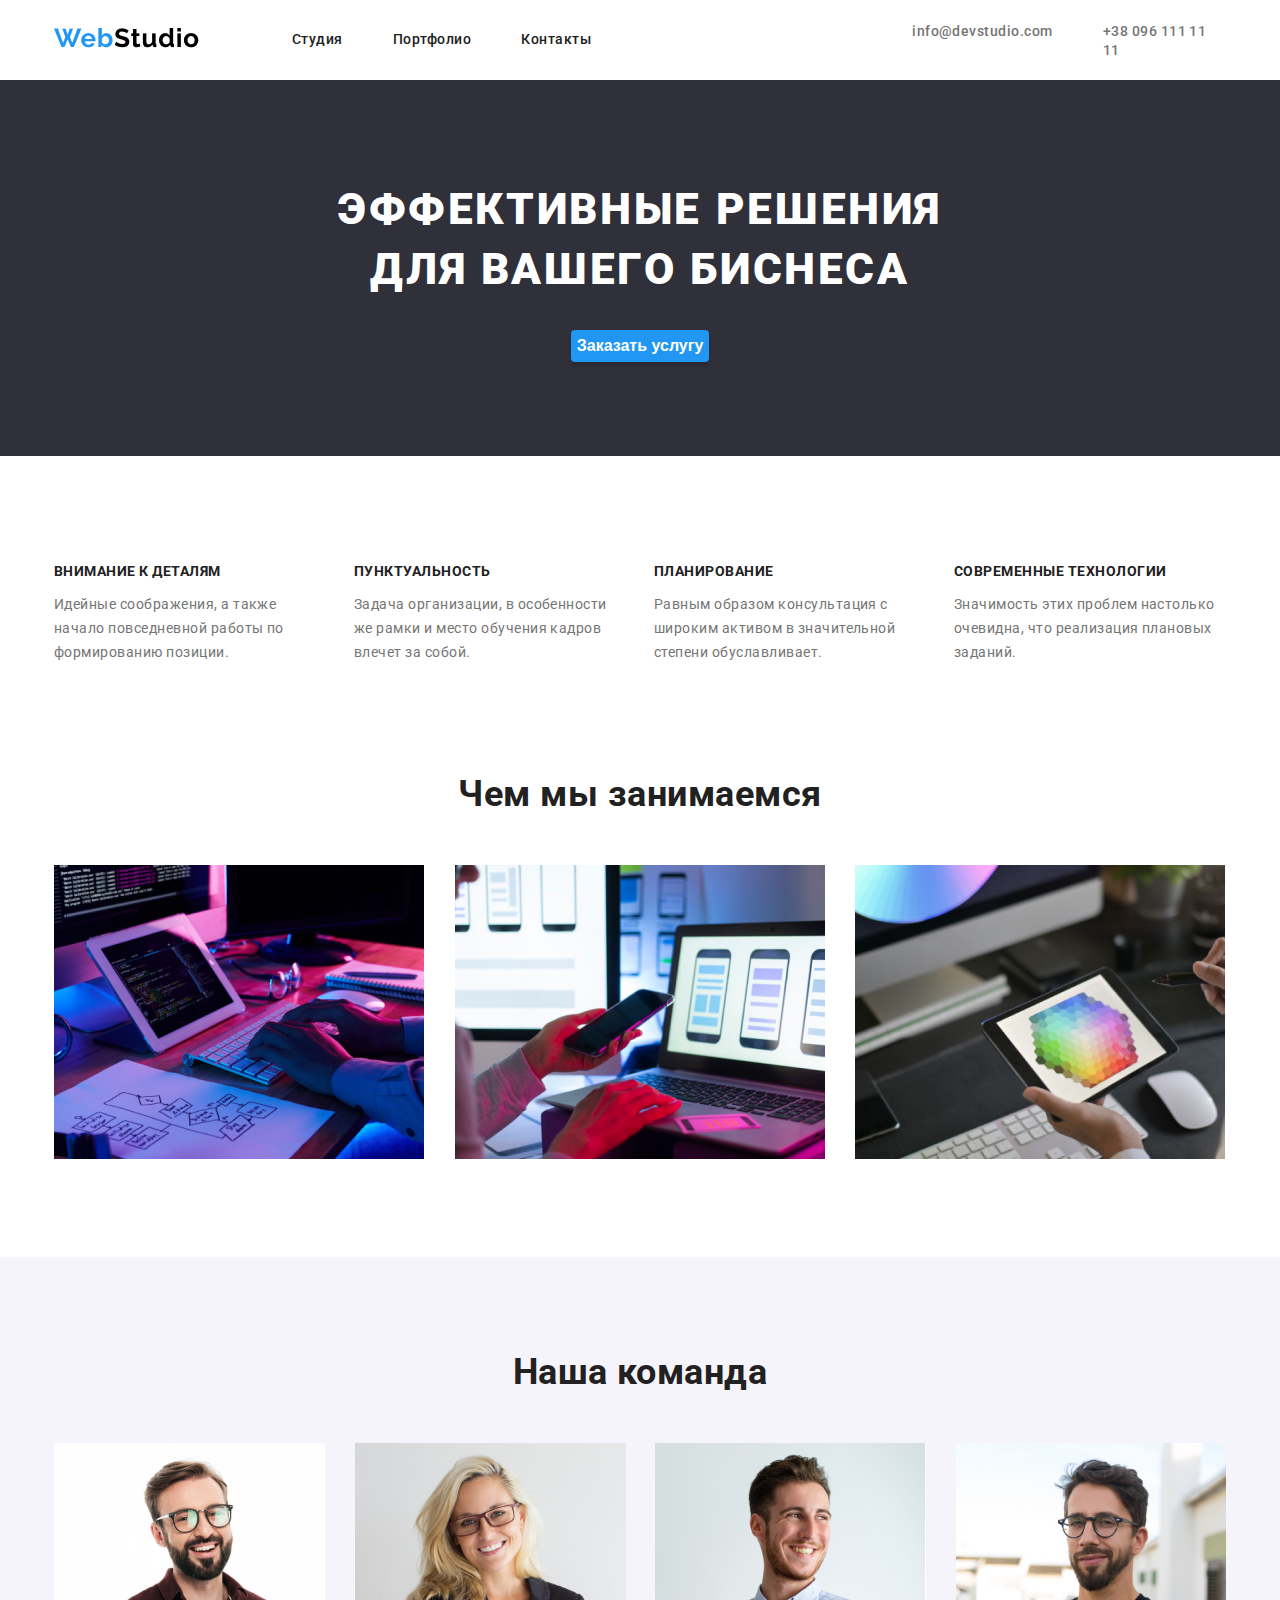
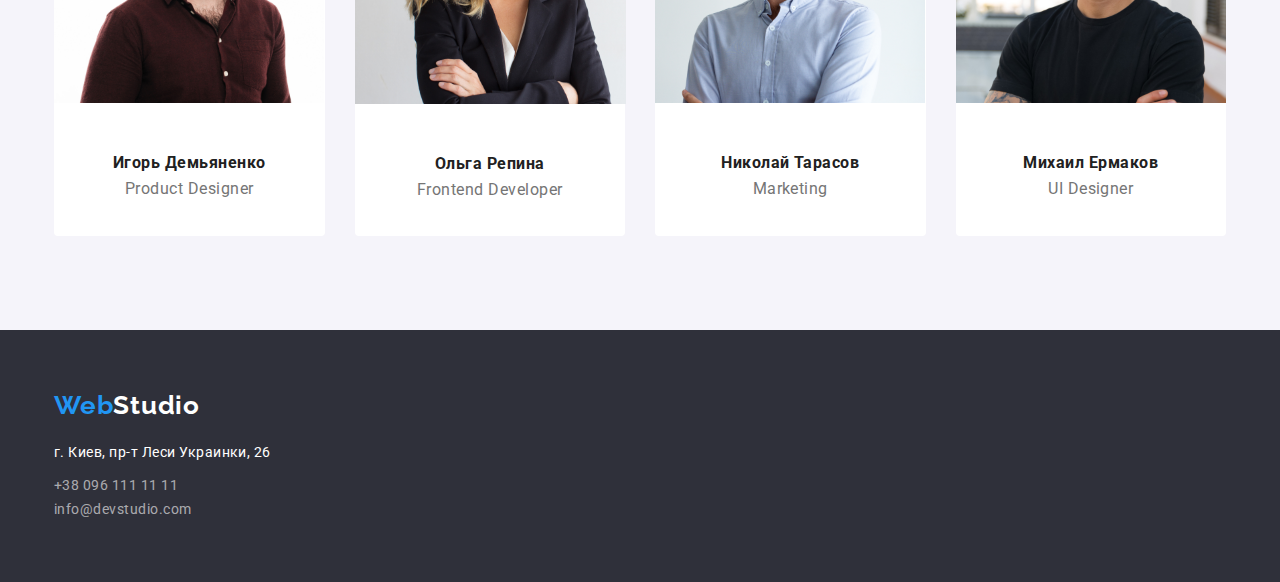
==== index.html @ 0e21d746 "first" ====
<!DOCTYPE html>
<html lang="ru">
  <head>
    <meta charset="UTF-8" />
    <title>HOMEWORK2</title>
    <link rel="preconnect" href="https://fonts.gstatic.com" />
    <link
      href="https://fonts.googleapis.com/css2?family=Raleway:wght@700&family=Roboto:wght@400;500;700;900&display=swap"
      rel="stylesheet"
    />
    <link rel="stylesheet" href="./css/style.css" />
  </head>

  <body>
    <!--Шапка-->
    <header>
      <div class="container main-nav">
        <nav class="main-nav">
          <a href="./index.html">
            <img src="./images/WebStudio.png" alt="logo" />
          </a>
          <ul class="site-nav list">
            <li class="item"><a class="links" href="#">Студия</a></li>
            <li class="item">
              <a class="links" href="portfolio.html">Портфолио</a>
            </li>
            <li class="item"><a class="links" href="#">Контакты</a></li>
          </ul>
        </nav>
        <address>
          <ul class="auth-nav list">
            <li class="item">
              <a class="contacts" href="mailto:info@devstudio.com"
                >info@devstudio.com</a
              >
            </li>
            <li class="item">
              <a class="contacts" href="tel:+380961111111">+38 096 111 11 11</a>
            </li>
          </ul>
        </address>
      </div>
    </header>
    <main>
      <section class="section hero">
        <h1 class="hero-title list">
          ЭФФЕКТИВНЫЕ РЕШЕНИЯ<br />ДЛЯ ВАШЕГО БИСНЕСА
        </h1>
        <button class="button">Заказать услугу</button>
      </section>
      <!--наші переваги-->
      <section class="section-benefits list">
        <div class="container">
          <h2 class="visualy-hidden list">наші переваги</h2>
          <ul class="feature-list list">
            <li class="item">
              <h3 class="benefits">Внимание к деталям</h3>
              <p class="benefits-text">
                Идейные соображения, а также начало повседневной работы по
                формированию позиции.
              </p>
            </li>
            <li>
              <h3 class="benefits">Пунктуальность</h3>
              <p class="benefits-text">
                Задача организации, в особенности же рамки и место обучения
                кадров влечет за собой.
              </p>
            </li>
            <li class="item">
              <h3 class="benefits">Планирование</h3>
              <p class="benefits-text">
                Равным образом консультация с широким активом в значительной
                степени обуславливает.
              </p>
            </li>
            <li class="item">
              <h3 class="benefits">Современные технологии</h3>
              <p class="benefits-text">
                Значимость этих проблем настолько очевидна, что реализация
                плановых заданий.
              </p>
            </li>
          </ul>
        </div>
      </section>
      <!--Чем мы занимаемся-->
      <section class="section list">
        <div class="container">
          <h2 class="feature-title list">Чем мы занимаемся</h2>
          <ul class="work-list list">
            <li class="item">
              <img src="./images/img.jpg" width="370" alt="фото роботи1" />
            </li>
            <li class="item">
              <img src="./images/img(1).jpg" width="370" alt="фото роботи2" />
            </li>
            <li class="item">
              <img src="./images/img(2).jpg" width="370" alt="фото роботи3" />
            </li>
          </ul>
        </div>
      </section>
      <!--Наша команда-->
      <section class="section-team list">
        <div class="container">
          <h2 class="feature-title list">Наша команда</h2>
          <ul class="work-team list">
            <li class="item list">
              <img
                src="./images/img(3).jpg"
                width="270"
                alt="Игорь Демьяненко"
              /><br />
              <div class="card-staff list">
              <h3 class="team">Игорь Демьяненко</h3>
              <p class="positions">Product Designer</p>
            </div>
            </li>
            <li class="item list">
              <img
                src="./images/img(4).jpg"
                width="271"
                alt="Ольга Репина"
              /><br />
              <div class="card-staff list">
              <h3 class="team">Ольга Репина</h3>
              <p class="positions ">Frontend Developer</p>
            </div>
            </li>
            <li class="item list">
              <img
                src="./images/img(5).jpg"
                width="270"
                alt="Николай Тарасов"
              /><br />
              <div class="card-staff list">
              <h3 class="team">Николай Тарасов</h3>
              <p class="positions">Marketing</p>
            </div>
            </li>
            <li class="item list">
              <img
                src="./images/img(6).jpg"
                width="270"
                alt="Михаил Ермаков"
              /><br />
              <div class="card-staff list">
              <h3 class="team">Михаил Ермаков</h3>
              <p class="positions">UI Designer</p>
            </div>
            </li>
          </ul>
        </div>
      </section>
    </main>
    <footer>
      <div class="container">
        <a href="./index.html"
          ><span class="web">Web</span><span class="studio">Studio</span>
        </a>
        <address>
          <p class="address">г. Киев, пр-т Леси Украинки, 26</p>
          <a class="tel" href="tel:+380961111111">+38 096 111 11 11</a><br />
          <a class="email" href="mailto:info@devstudio.com"
            >info@devstudio.com</a
          >
        </address>
      </div>
    </footer>
  </body>
</html>
---- css/style.css ----
:root {
  --title-text-color: #212121;
  --acent-color: #2196f3;
  --paragraph-color: #757575;
  --primary-white-color: #ffffff;
}

body {
  font-family: "Roboto";
  color: var(--title-text-color);
  letter-spacing: 0.03em;
  font-weight: 400;
  margin: 0;
}

.list {
  padding: 0;
  margin: 0;
  list-style: none;
}

.container {
  margin-left: auto;
  margin-right: auto;
  width: 1172px;
  padding-left: 20px;
  padding-right: 20px;
  outline: 2px solid transparent;
}

a {
  text-decoration: none;
}

ul {
  list-style-type: none;
}

/*шапка*/

.main-nav {
  display: flex;
  align-items: center;
}

.site-nav {
  display: flex;
}

.site-nav .item {
  margin-right: 50px;
}

.site-nav .item:last-child {
  margin-right: 0;
}

.site-nav .item:first-child {
  margin-left: 93px;
}

.site-nav .links {
  display: block;
  padding-top: 32px;
  padding-bottom: 32px;

  font-weight: 500;
  font-size: 14px;
  line-height: 1.14;

  color: var(--title-text-color);
}

.auth-nav {
  display: flex;
  margin-left: auto;
}
.auth-nav .item {
  margin-left: 321px;
}

.auth-nav .item + .item {
  margin-left: 50px;
}

.contacts {
  font-weight: 500;
  font-size: 14px;
  line-height: 16px;
  color: #757575;
  font-style: normal;
}

.links:hover {
  color: var(--acent-color);
}

/*Герой*/
.hero {
  text-align: center;
  background: #2f303a;
  padding-top: 100px;
  padding-bottom: 180px;
}

.hero-title {
  color: var(--primary-white-color);
  font-weight: 900;
  font-size: 44px;
  line-height: 1.36;

  text-align: center;
  letter-spacing: 0.06em;
  margin-bottom: 30px;
}

/*Кнопка*/

.button {
  box-shadow: 0px 4px 4px rgba(0, 0, 0, 0.15);
  border-radius: 4px;

  color: var(--primary-white-color);
  background: var(--acent-color);
  font-weight: 700;
  font-size: 16px;
  line-height: 1.87;
  border: #ffffff;
}

.section {
  padding-bottom: 94px;
}

.section-benefits {
  padding-top: 94px;
  padding-bottom: 94px;
}

.visualy-hidden {
  position: absolute;
  clip: rect(0 0 0 0);
  width: 1px;
  height: 1px;
  margin: -1px;
}

.feature-list {
  display: flex;
}

.benefits {
  font-weight: 700;
  font-size: 14px;
  line-height: 1.14;
  text-transform: uppercase;
  margin-bottom: 10px;
}

.benefits-text {
  font-size: 14px;
  line-height: 1.7;
  color: var(--paragraph-color);
  width: 270px;
  flex-direction: row;
  margin-right: 30px;
}

.work-list {
  display: flex;
  flex-wrap: wrap;
  justify-content: space-between;
}

.work-list .item {
  width: calc((100% - 60px) / 3);
  margin-right: 30px;
}

.work-list .item:nth-child(3n) {
  margin-right: 0;
}

.feature-title {
  font-weight: 700;
  font-size: 36px;
  line-height: 1.17;
  text-align: center;
  margin-bottom: 50px;
}

.work-team {
  display: flex;
  flex-wrap: wrap;
  justify-content: space-between;
}

.work-team .item {
  width: calc((100% - 90px) / 4);
  margin-right: 30px;
  background: #ffffff;
  border-radius: 0px 0px 4px 4px;
}

.work-team .item:nth-child(4n) {
  margin-right: 0;
}

.card-staff {
  padding-top: 30px;
  padding-bottom: 30px;
}

.section-team {
  padding-bottom: 94px;
  background: #f5f4fa;
  padding-top: 94px;
}

.team {
  font-size: 16px;
  line-height: 1.19;
  text-align: center;
  margin-bottom: 10px;
}

.positions {
  font-size: 16px;
  line-height: 1.19px;
  color: var(--paragraph-color);
  text-align: center;
}

/*footer*/

.address {
  margin-top: 20px;
  margin-bottom: 9px;
  font-style: normal;
  font-size: 14px;
  line-height: 1.7;
  color: var(--primary-white-color);
}

footer {
  background: #2f303a;
  padding-top: 60px;
  padding-bottom: 60px;
}

.tel {
  font-style: normal;
  font-size: 14px;
  line-height: 1.7;
  color: rgba(255, 255, 255, 0.6);
  margin-bottom: 9px;
}

.email {
  font-style: normal;
  font-size: 14px;
  line-height: 1.7;
  color: rgba(255, 255, 255, 0.6);
}

.web {
  font-family: "Raleway";
  font-style: normal;
  font-weight: 700;
  font-size: 26px;
  line-height: 1.19;
  letter-spacing: 0.03em;
  color: var(--acent-color);
}

.studio {
  font-family: "Raleway";
  font-style: normal;
  font-weight: 700;
  font-size: 26px;
  line-height: 1.19;
  letter-spacing: 0.03em;
  color: var(--primary-white-color);
}

/*PORTFOLIO*/

.galery {
  margin-bottom: 94px;
  margin-top: 100px;
}

.container-portfolio {
  margin-bottom: 50px;
}

.filters {
  display: flex;
  justify-content: center;
}

.filters .item {
  margin-right: 8px;
}

.portfolio-buttons {
  font-weight: 500;
  font-size: 16px;
  line-height: 1.6;
  color: var(--title-text-color);
  background: #f5f4fa;
  text-align: center;
  border: var(--acent-color);
  border-radius: 4px;
  padding: 6px 22px;
}

.portfolio-buttons:hover,
.portfolio-buttons:focus,
.portfolio-buttons:active {
  background-color: var(--acent-color);
  color: var(--primary-white-color);
  border: transparent;
}

.examples {
  display: flex;
  flex-wrap: wrap;
}

.examples .item {
  width: calc((100% - 60px) / 3);
  margin-right: 30px;
  margin-bottom: 30px;
  background: #ffffff;
}

.examples .item:nth-child(3n) {
  margin-right: 0;
}

.image {
  display: block;
  border: 0;
}

.card {
  padding-bottom: 20px;
  border: 1px solid #eeeeee;
  padding-top: 20px;
  padding-left: 24px;
}

.projects-names {
  font-size: 18px;
  line-height: 1.88;
  letter-spacing: 0.06em;
  color: var(--title-text-color);
  margin-bottom: 4px;
}

.types-work {
  font-size: 16px;
  line-height: 1.88;
  letter-spacing: 0.03em;
  color: var(--paragraph-color);
}
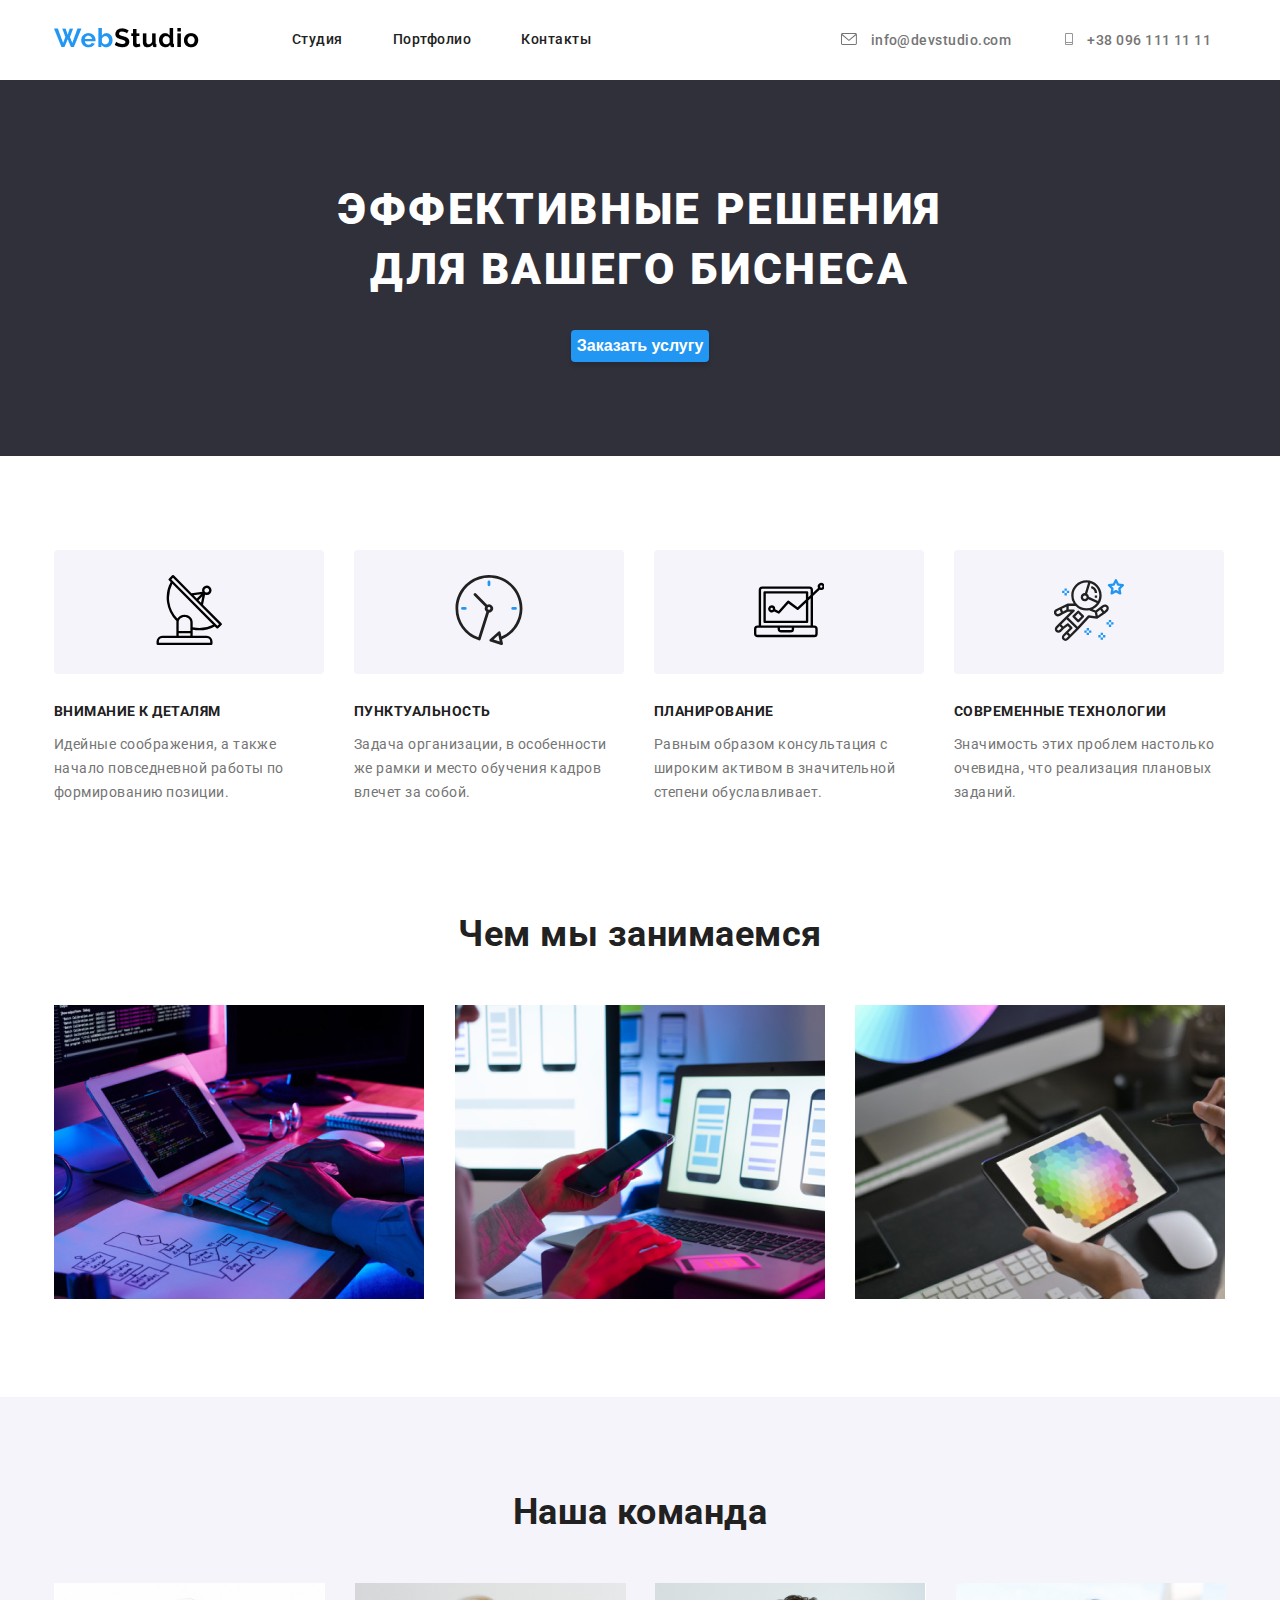
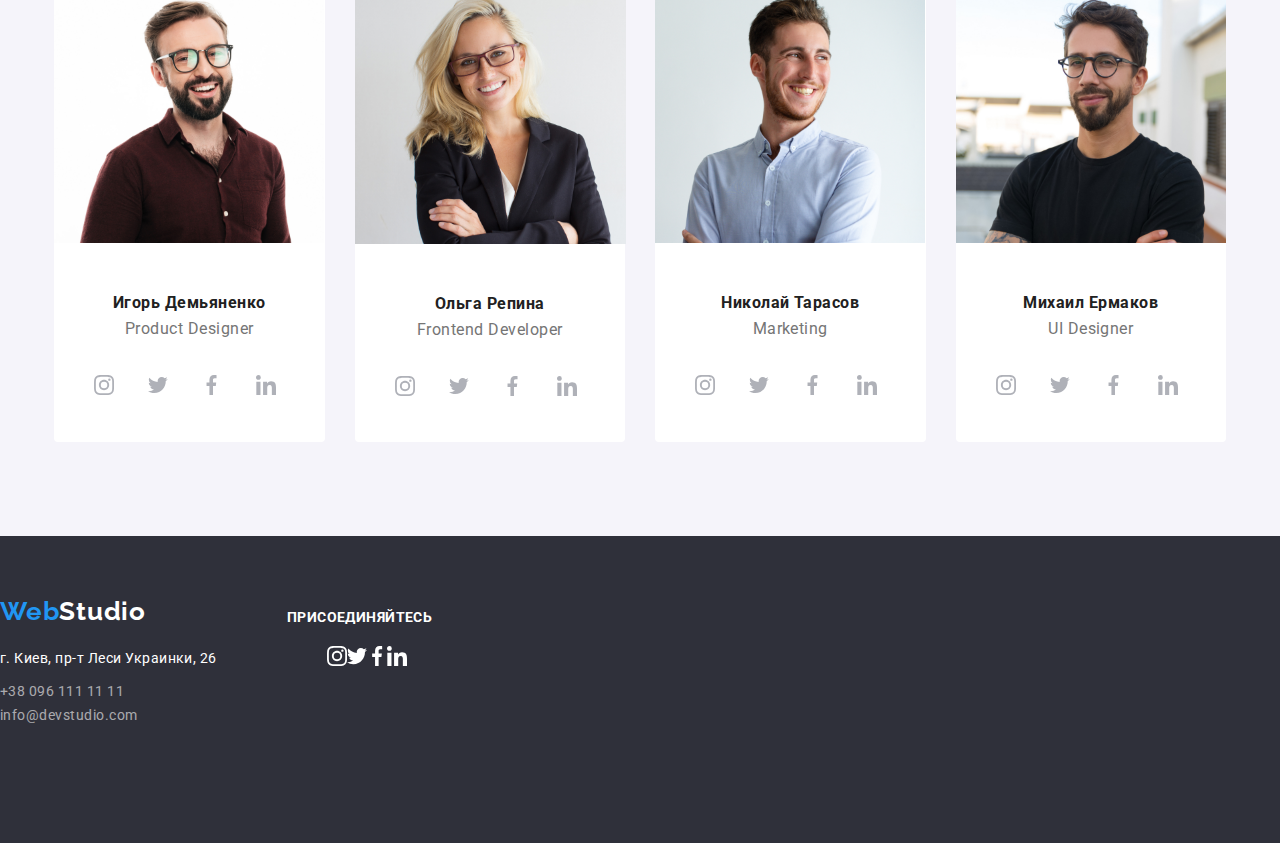
==== commit 21279ad2: "Work with icons" ====
--- a/index.html
+++ b/index.html
@@ -2,7 +2,7 @@
 <html lang="ru">
   <head>
     <meta charset="UTF-8" />
-    <title>HOMEWORK2</title>
+    <title>HOMEWORK4</title>
     <link rel="preconnect" href="https://fonts.gstatic.com" />
     <link
       href="https://fonts.googleapis.com/css2?family=Raleway:wght@700&family=Roboto:wght@400;500;700;900&display=swap"
@@ -29,13 +29,20 @@
         </nav>
         <address>
           <ul class="auth-nav list">
-            <li class="item">
-              <a class="contacts" href="mailto:info@devstudio.com"
-                >info@devstudio.com</a
+            <li class="item list">
+              <a class="contacts list" href="mailto:info@devstudio.com">
+                <svg class="header-icons list">
+                  <use href="./images/symbol-defs.svg#icon-mail"></use>
+                </svg>
+                info@devstudio.com</a
               >
             </li>
             <li class="item">
-              <a class="contacts" href="tel:+380961111111">+38 096 111 11 11</a>
+              <a class="contacts" href="tel:+380961111111"
+                > <svg class="header-icons list">
+                  <use href="./images/symbol-defs.svg#icon-tel"></use>
+                </svg>+38 096 111 11 11
+              </a>
             </li>
           </ul>
         </address>
@@ -54,6 +61,11 @@
           <h2 class="visualy-hidden list">наші переваги</h2>
           <ul class="feature-list list">
             <li class="item">
+              <div class="background-benefits">
+                <svg class="benefits-icons">
+                  <use href="./images/symbol-defs.svg#icon-antenna"></use>
+                </svg>
+              </div>
               <h3 class="benefits">Внимание к деталям</h3>
               <p class="benefits-text">
                 Идейные соображения, а также начало повседневной работы по
@@ -61,6 +73,11 @@
               </p>
             </li>
             <li>
+              <div class="background-benefits">
+                <svg class="benefits-icons">
+                  <use href="./images/symbol-defs.svg#icon-clock"></use>
+                </svg>
+              </div>
               <h3 class="benefits">Пунктуальность</h3>
               <p class="benefits-text">
                 Задача организации, в особенности же рамки и место обучения
@@ -68,6 +85,11 @@
               </p>
             </li>
             <li class="item">
+              <div class="background-benefits">
+                <svg class="benefits-icons">
+                  <use href="./images/symbol-defs.svg#icon-computer"></use>
+                </svg>
+              </div>
               <h3 class="benefits">Планирование</h3>
               <p class="benefits-text">
                 Равным образом консультация с широким активом в значительной
@@ -75,6 +97,11 @@
               </p>
             </li>
             <li class="item">
+              <div class="background-benefits">
+                <svg class="benefits-icons">
+                  <use href="./images/symbol-defs.svg#icon-astronaut"></use>
+                </svg>
+              </div>
               <h3 class="benefits">Современные технологии</h3>
               <p class="benefits-text">
                 Значимость этих проблем настолько очевидна, что реализация
@@ -113,9 +140,39 @@
                 alt="Игорь Демьяненко"
               /><br />
               <div class="card-staff list">
-              <h3 class="team">Игорь Демьяненко</h3>
-              <p class="positions">Product Designer</p>
-            </div>
+                <h3 class="team">Игорь Демьяненко</h3>
+                <p class="positions">Product Designer</p>
+              </div>
+              <ul class="networks">
+                <li>
+                  <a href="https://www.instagram.com/" target="_blank">
+                    <svg class="team-icons">
+                      <use href="./images/symbol-defs.svg#icon-instagram"></use>
+                    </svg>
+                  </a>
+                </li>
+                <li>
+                  <a href="https://twitter.com/?lang=uk" target="_blank">
+                    <svg class="team-icons">
+                      <use href="./images/symbol-defs.svg#icon-twitter"></use>
+                    </svg>
+                  </a>
+                </li>
+                <li>
+                  <a href="https://uk-ua.facebook.com/" target="_blank">
+                    <svg class="team-icons">
+                      <use href="./images/symbol-defs.svg#icon-facebook"></use>
+                    </svg>
+                  </a>
+                </li>
+                <li>
+                  <a href="https://www.linkedin.com/" target="_blank">
+                    <svg class="team-icons">
+                      <use href="./images/symbol-defs.svg#icon-linkedin"></use>
+                    </svg>
+                  </a>
+                </li>
+              </ul>
             </li>
             <li class="item list">
               <img
@@ -124,9 +181,39 @@
                 alt="Ольга Репина"
               /><br />
               <div class="card-staff list">
-              <h3 class="team">Ольга Репина</h3>
-              <p class="positions ">Frontend Developer</p>
-            </div>
+                <h3 class="team">Ольга Репина</h3>
+                <p class="positions">Frontend Developer</p>
+              </div>
+              <ul class="networks">
+                <li>
+                  <a href="https://www.instagram.com/" target="_blank">
+                    <svg class="team-icons">
+                      <use href="./images/symbol-defs.svg#icon-instagram"></use>
+                    </svg>
+                  </a>
+                </li>
+                <li>
+                  <a href="https://twitter.com/?lang=uk" target="_blank">
+                    <svg class="team-icons">
+                      <use href="./images/symbol-defs.svg#icon-twitter"></use>
+                    </svg>
+                  </a>
+                </li>
+                <li>
+                  <a href="https://uk-ua.facebook.com/" target="_blank">
+                    <svg class="team-icons">
+                      <use href="./images/symbol-defs.svg#icon-facebook"></use>
+                    </svg>
+                  </a>
+                </li>
+                <li>
+                  <a href="https://www.linkedin.com/" target="_blank">
+                    <svg class="team-icons">
+                      <use href="./images/symbol-defs.svg#icon-linkedin"></use>
+                    </svg>
+                  </a>
+                </li>
+              </ul>
             </li>
             <li class="item list">
               <img
@@ -135,9 +222,39 @@
                 alt="Николай Тарасов"
               /><br />
               <div class="card-staff list">
-              <h3 class="team">Николай Тарасов</h3>
-              <p class="positions">Marketing</p>
-            </div>
+                <h3 class="team">Николай Тарасов</h3>
+                <p class="positions">Marketing</p>
+              </div>
+              <ul class="networks">
+                <li>
+                  <a href="https://www.instagram.com/" target="_blank">
+                    <svg class="team-icons">
+                      <use href="./images/symbol-defs.svg#icon-instagram"></use>
+                    </svg>
+                  </a>
+                </li>
+                <li>
+                  <a href="https://twitter.com/?lang=uk" target="_blank">
+                    <svg class="team-icons">
+                      <use href="./images/symbol-defs.svg#icon-twitter"></use>
+                    </svg>
+                  </a>
+                </li>
+                <li>
+                  <a href="https://uk-ua.facebook.com/" target="_blank">
+                    <svg class="team-icons">
+                      <use href="./images/symbol-defs.svg#icon-facebook"></use>
+                    </svg>
+                  </a>
+                </li>
+                <li>
+                  <a href="https://www.linkedin.com/" target="_blank">
+                    <svg class="team-icons">
+                      <use href="./images/symbol-defs.svg#icon-linkedin"></use>
+                    </svg>
+                  </a>
+                </li>
+              </ul>
             </li>
             <li class="item list">
               <img
@@ -146,16 +263,47 @@
                 alt="Михаил Ермаков"
               /><br />
               <div class="card-staff list">
-              <h3 class="team">Михаил Ермаков</h3>
-              <p class="positions">UI Designer</p>
-            </div>
+                <h3 class="team">Михаил Ермаков</h3>
+                <p class="positions">UI Designer</p>
+              </div>
+              <ul class="networks">
+                <li>
+                  <a href="https://www.instagram.com/" target="_blank" >
+                    <svg class="team-icons">
+                      <use href="./images/symbol-defs.svg#icon-instagram"></use>
+                    </svg>
+                  </a>
+                </li>
+                <li>
+                  <a href="https://twitter.com/?lang=uk/" target="_blank">
+                    <svg class="team-icons">
+                      <use href="./images/symbol-defs.svg#icon-twitter"></use>
+                    </svg>
+                  </a>
+                </li>
+                <li>
+                  <a href="https://uk-ua.facebook.com/" target="_blank">
+                    <svg class="team-icons">
+                      <use href="./images/symbol-defs.svg#icon-facebook"></use>
+                    </svg>
+                  </a>
+                </li>
+                <li>
+                  <a href="https://www.linkedin.com/" target="_blank">
+                    <svg class="team-icons">
+                      <use href="./images/symbol-defs.svg#icon-linkedin"></use>
+                    </svg>
+                  </a>
+                </li>
+              </ul>
             </li>
           </ul>
         </div>
       </section>
     </main>
     <footer>
-      <div class="container">
+      <div class="container-footer">
+        <div>
         <a href="./index.html"
           ><span class="web">Web</span><span class="studio">Studio</span>
         </a>
@@ -167,6 +315,34 @@
           >
         </address>
       </div>
+      <div class="footer-end">
+        <h3 class="join">ПРИСОЕДИНЯЙТЕСЬ</h3>
+        <ul class="footer-networks">
+          <li> <a href="https://www.instagram.com/" target="_blank">
+            <svg class="footer-icons">
+              <use href="./images/symbol-defs.svg#icon-instagram-2"></use>
+            </svg>
+          </a></li>
+          <li><a href="https://www.instagram.com/" target="_blank">
+            <svg class="footer-icons">
+              <use href="./images/symbol-defs.svg#icon-twitter-1"></use>
+            </svg>
+          </a></li>
+          <li><a href="https://www.instagram.com/" target="_blank">
+            <svg class="footer-icons">
+              <use href="./images/symbol-defs.svg#icon-facebook-1"></use>
+            </svg>
+          </a></li>
+          <li><a href="https://www.instagram.com/" target="_blank">
+            <svg class="footer-icons">
+              <use href="./images/symbol-defs.svg#icon-linkedin-1"></use>
+            </svg>
+          </a></li>
+        </ul>
+
+      </div>
+
+      </div>
     </footer>
   </body>
 </html>
--- a/css/style.css
+++ b/css/style.css
@@ -71,24 +71,35 @@
   color: var(--title-text-color);
 }
 
+.contacts {
+  font-weight: 500;
+  font-size: 14px;
+  line-height: 16px;
+  color: #757575;
+  font-style: normal;
+}
+
+.contacts:hover {
+  color: var(--acent-color);
+}
+
+.header-icons {
+  width: 16px;
+  height: 12px;
+  margin-right: 10px;
+  fill: currentColor;
+}
+
 .auth-nav {
   display: flex;
   margin-left: auto;
 }
 .auth-nav .item {
-  margin-left: 321px;
+  margin-left: 250px;
 }
 
 .auth-nav .item + .item {
   margin-left: 50px;
-}
-
-.contacts {
-  font-weight: 500;
-  font-size: 14px;
-  line-height: 16px;
-  color: #757575;
-  font-style: normal;
 }
 
 .links:hover {
@@ -145,6 +156,19 @@
   margin: -1px;
 }
 
+.background-benefits {
+  width: 70px;
+  background: #f5f4fa;
+  border-radius: 4px;
+  margin-bottom: 30px;
+  padding: 25px 100px;
+}
+
+.benefits-icons {
+  width: 70px;
+  height: 70px;
+}
+
 .feature-list {
   display: flex;
 }
@@ -231,21 +255,36 @@
   text-align: center;
 }
 
+.networks {
+  display: flex;
+}
+
+.team-icons {
+  width: 20px;
+  height: 20px;
+  margin-right: 34px;
+  margin-bottom: 42px;
+}
+
 /*footer*/
-
-.address {
-  margin-top: 20px;
-  margin-bottom: 9px;
-  font-style: normal;
-  font-size: 14px;
-  line-height: 1.7;
-  color: var(--primary-white-color);
-}
 
 footer {
   background: #2f303a;
   padding-top: 60px;
   padding-bottom: 60px;
+}
+
+.container-footer {
+  display: flex;
+}
+
+.address {
+  margin-top: 20px;
+  margin-bottom: 9px;
+  font-style: normal;
+  font-size: 14px;
+  line-height: 1.7;
+  color: var(--primary-white-color);
 }
 
 .tel {
@@ -281,6 +320,31 @@
   line-height: 1.19;
   letter-spacing: 0.03em;
   color: var(--primary-white-color);
+}
+
+.footer-end {
+  margin-left: 70px;
+  margin-bottom: 97px;
+}
+
+.join {
+  font-weight: bold;
+  font-size: 14px;
+  line-height: 1.14;
+  letter-spacing: 0.03em;
+  text-transform: uppercase;
+  margin-bottom: 20px;
+
+  color: var(--primary-white-color);
+}
+
+.footer-networks {
+  display: flex;
+}
+
+.footer-icons {
+  width: 20px;
+  height: 20px;
 }
 
 /*PORTFOLIO*/
@@ -335,6 +399,11 @@
   background: #ffffff;
 }
 
+.examples .item:hover {
+  box-shadow: 0px 1px 1px rgba(0, 0, 0, 0.12), 0px 4px 4px rgba(0, 0, 0, 0.06),
+    1px 4px 6px rgba(0, 0, 0, 0.16);
+}
+
 .examples .item:nth-child(3n) {
   margin-right: 0;
 }
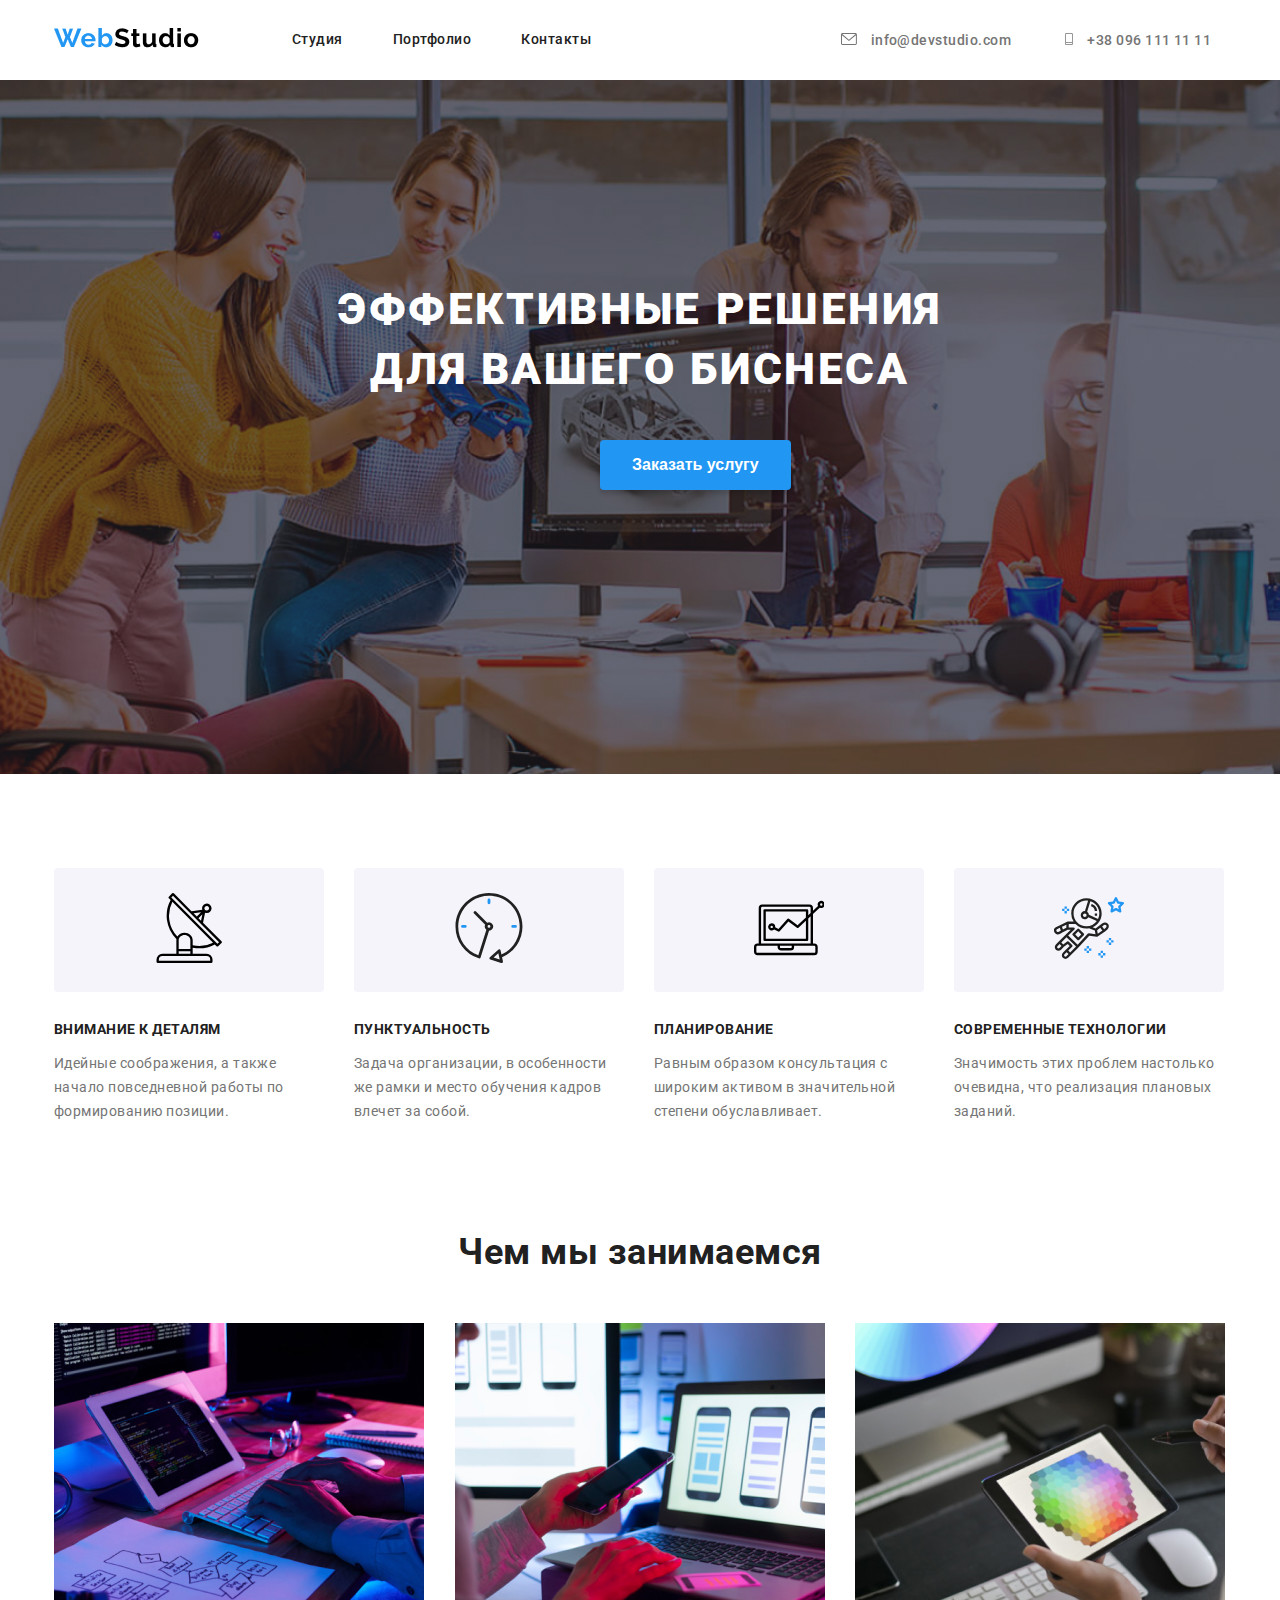
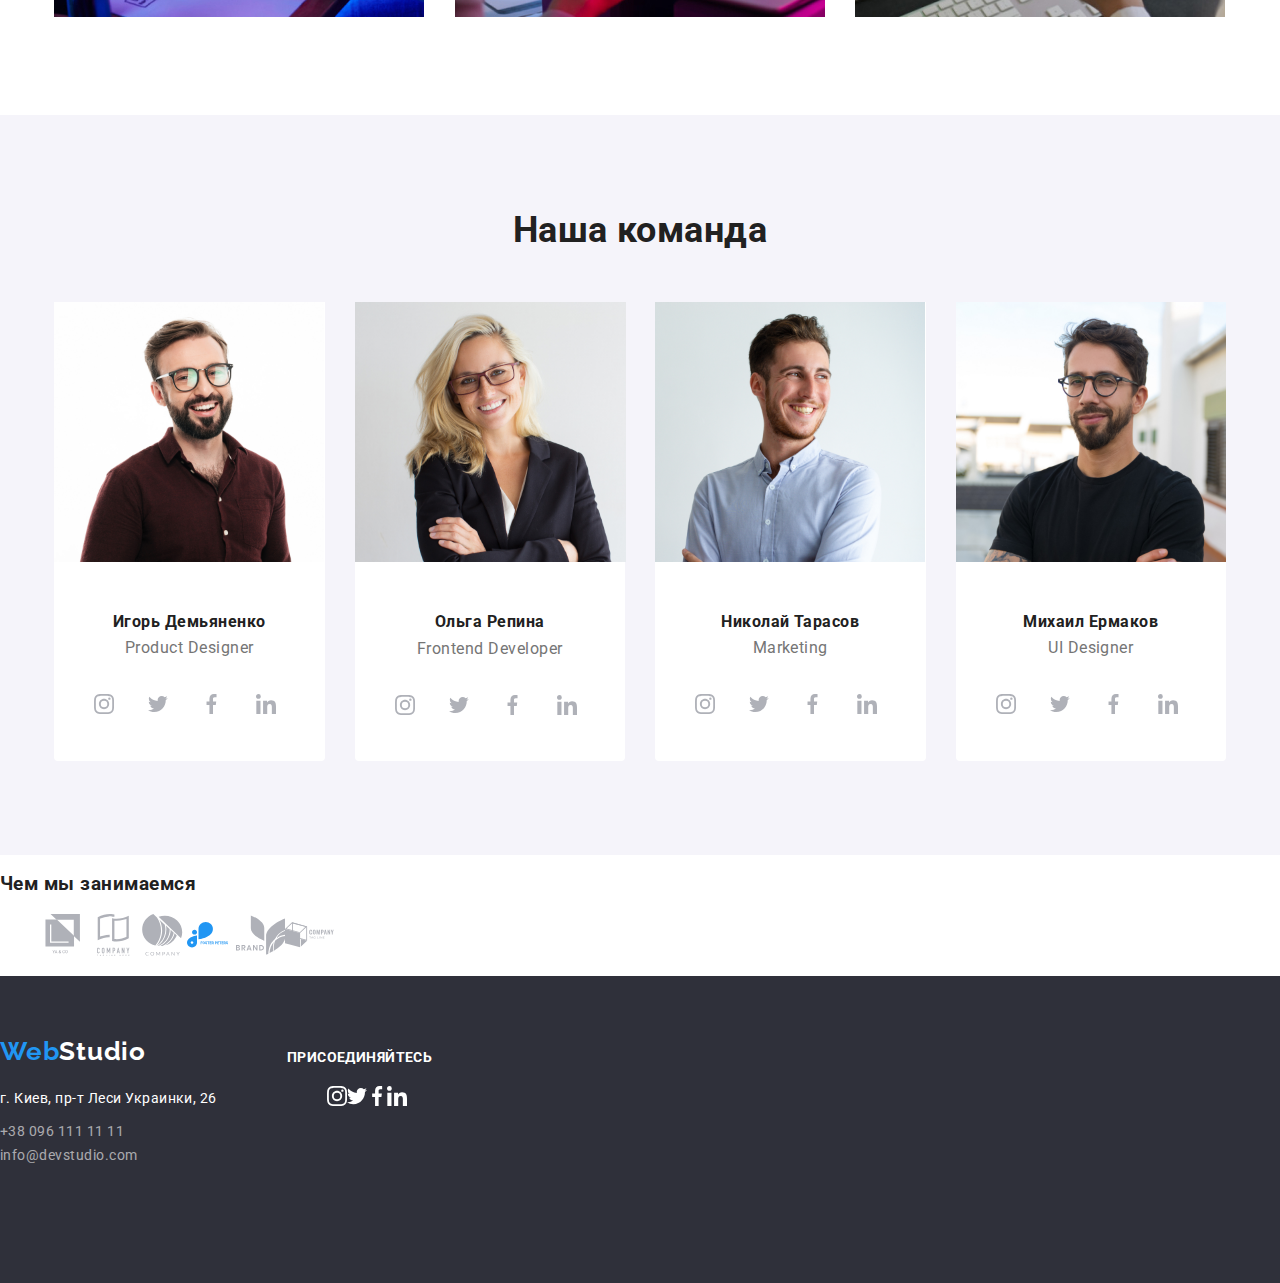
==== commit 35266f62: "work with icons2" ====
--- a/index.html
+++ b/index.html
@@ -49,7 +49,7 @@
       </div>
     </header>
     <main>
-      <section class="section hero">
+      <section class="section hero ">
         <h1 class="hero-title list">
           ЭФФЕКТИВНЫЕ РЕШЕНИЯ<br />ДЛЯ ВАШЕГО БИСНЕСА
         </h1>
@@ -145,8 +145,8 @@
               </div>
               <ul class="networks">
                 <li>
-                  <a href="https://www.instagram.com/" target="_blank">
-                    <svg class="team-icons">
+                  <a  href="https://www.instagram.com/" target="_blank" >
+                    <svg class="team-icons list">
                       <use href="./images/symbol-defs.svg#icon-instagram"></use>
                     </svg>
                   </a>
@@ -300,8 +300,38 @@
           </ul>
         </div>
       </section>
+      <!--наші клієнти-->
+      <section class="our-clients">
+        <h3>Чем мы занимаемся</h3>
+        <ul class="icon-clients">
+          <li>
+            
+            <a href="#">
+            <svg class="logo-clients">
+              <use href="./images/symbol-defs.svg#icon-logo-1"></use>
+            </svg>
+          </a></li>
+          <li><a href="#"><svg class="logo-clients">
+            <use href="./images/symbol-defs.svg#icon-logo-2"></use>
+          </svg></a></li>
+          <li><a href="#"><svg class="logo-clients">
+            <use href="./images/symbol-defs.svg#icon-logo-3"></use>
+          </svg></a></li>
+          <li><a href="#"><svg class="logo-clients">
+            <use href="./images/symbol-defs.svg#icon-logo-4"></use>
+          </svg></a></li>
+          <li><a href="#"><svg class="logo-clients">
+            <use href="./images/symbol-defs.svg#icon-logo-5"></use>
+          </svg></a></li>
+          <li><a href="#"><svg class="logo-clients">
+            <use href="./images/symbol-defs.svg#icon-logo-6"></use>
+          </svg></a></li>
+        </ul> 
+
+      </section>
     </main>
     <footer>
+      
       <div class="container-footer">
         <div>
         <a href="./index.html"
--- a/css/style.css
+++ b/css/style.css
@@ -3,6 +3,7 @@
   --acent-color: #2196f3;
   --paragraph-color: #757575;
   --primary-white-color: #ffffff;
+  --fon-hero-color: rgba(47, 48, 58, 0.4);
 }
 
 body {
@@ -108,21 +109,31 @@
 
 /*Герой*/
 .hero {
+  max-width: 1600px;
+  height: 600px;
+  margin-left: auto;
+  margin-right: auto;
+  background-color: var(--fon-hero-color);
+  background-image: linear-gradient(
+      to right,
+      var(--fon-hero-color),
+      var(--fon-hero-color)
+    ),
+    url(../images/fon.jpg);
+  background-repeat: no-repeat;
+  background-size: cover;
+  background-position: center;
+}
+
+.hero-title {
   text-align: center;
-  background: #2f303a;
-  padding-top: 100px;
-  padding-bottom: 180px;
-}
-
-.hero-title {
+  letter-spacing: 0.06em;
   color: var(--primary-white-color);
   font-weight: 900;
   font-size: 44px;
   line-height: 1.36;
-
-  text-align: center;
-  letter-spacing: 0.06em;
-  margin-bottom: 30px;
+  margin-bottom: 40px;
+  padding-top: 200px;
 }
 
 /*Кнопка*/
@@ -130,6 +141,12 @@
 .button {
   box-shadow: 0px 4px 4px rgba(0, 0, 0, 0.15);
   border-radius: 4px;
+  padding-right: 32px;
+  padding-left: 32px;
+  padding-top: 10px;
+  padding-bottom: 10px;
+
+  margin-left: 600px;
 
   color: var(--primary-white-color);
   background: var(--acent-color);
@@ -264,6 +281,17 @@
   height: 20px;
   margin-right: 34px;
   margin-bottom: 42px;
+  fill: #afb1b8;
+}
+
+.icon-clients {
+  display: flex;
+  max-width: 1170px;
+}
+
+.logo-clients {
+  height: 42px;
+  width: 49px;
 }
 
 /*footer*/
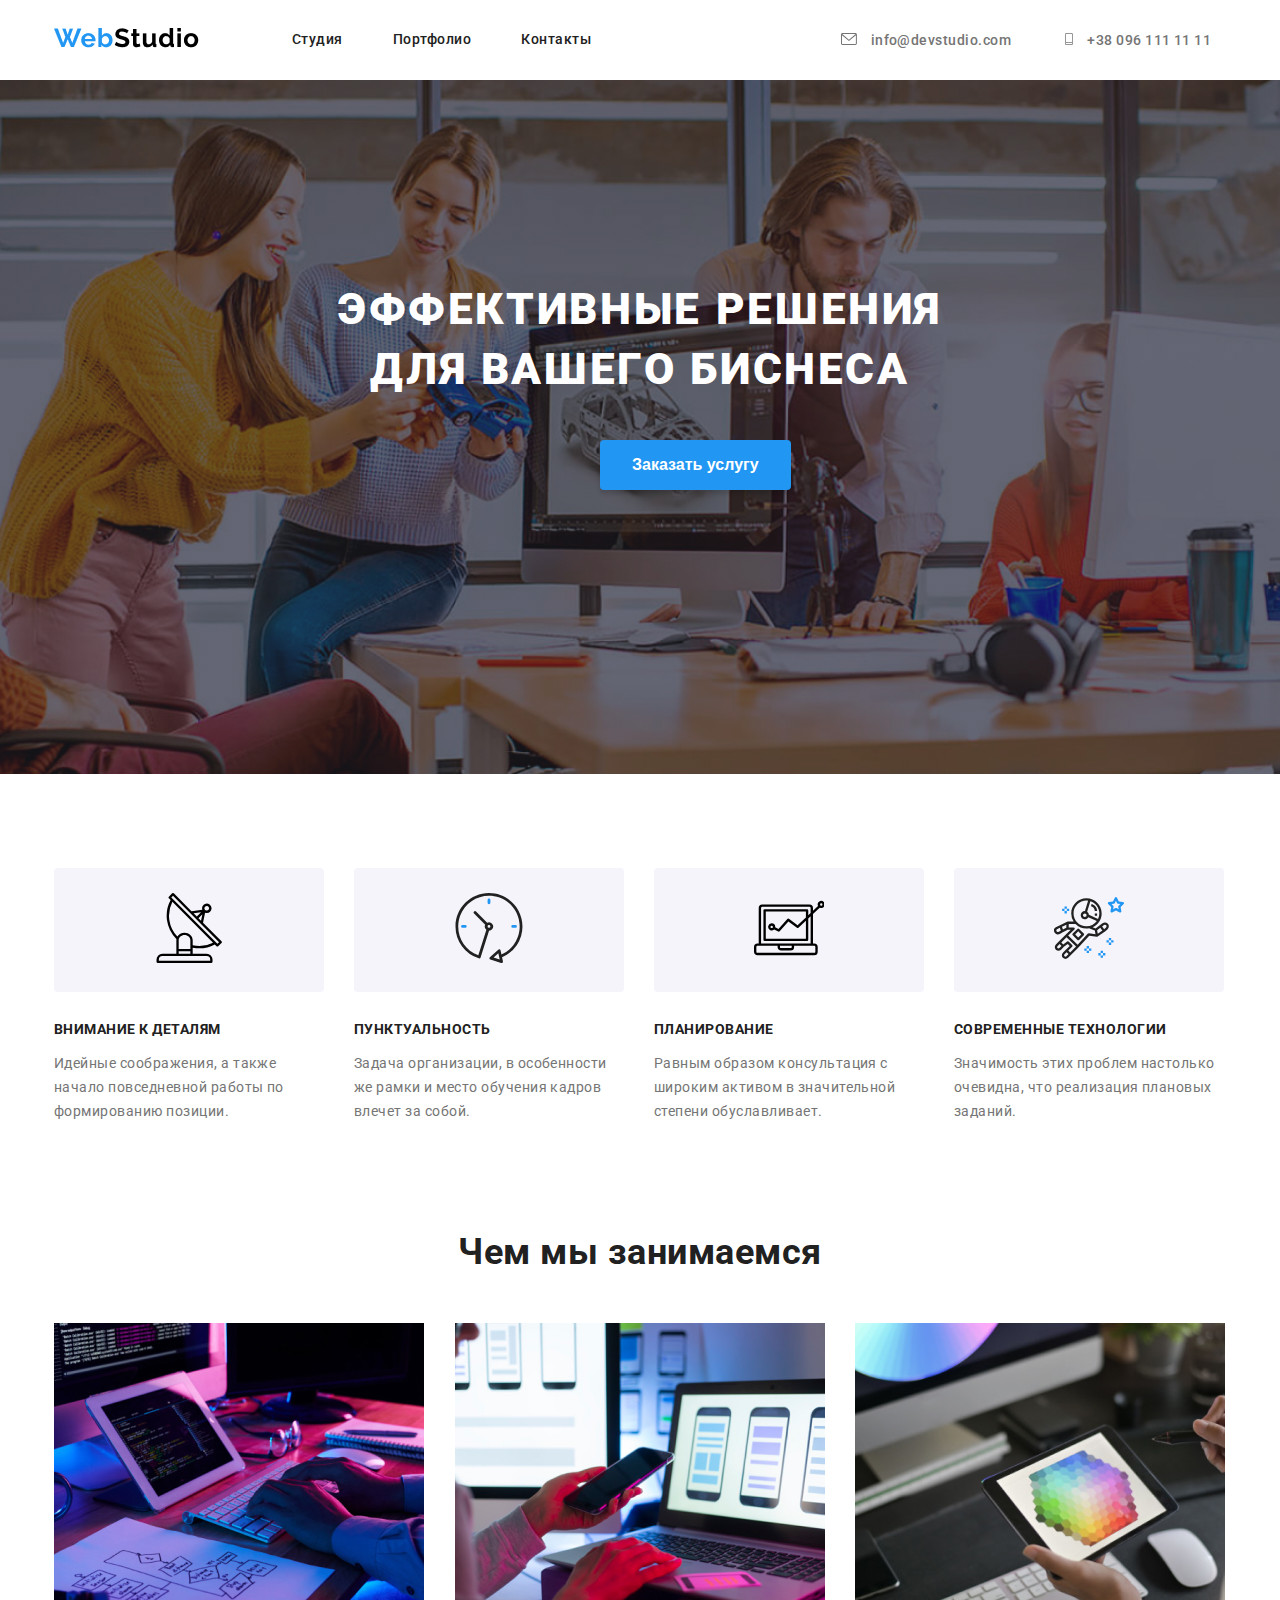
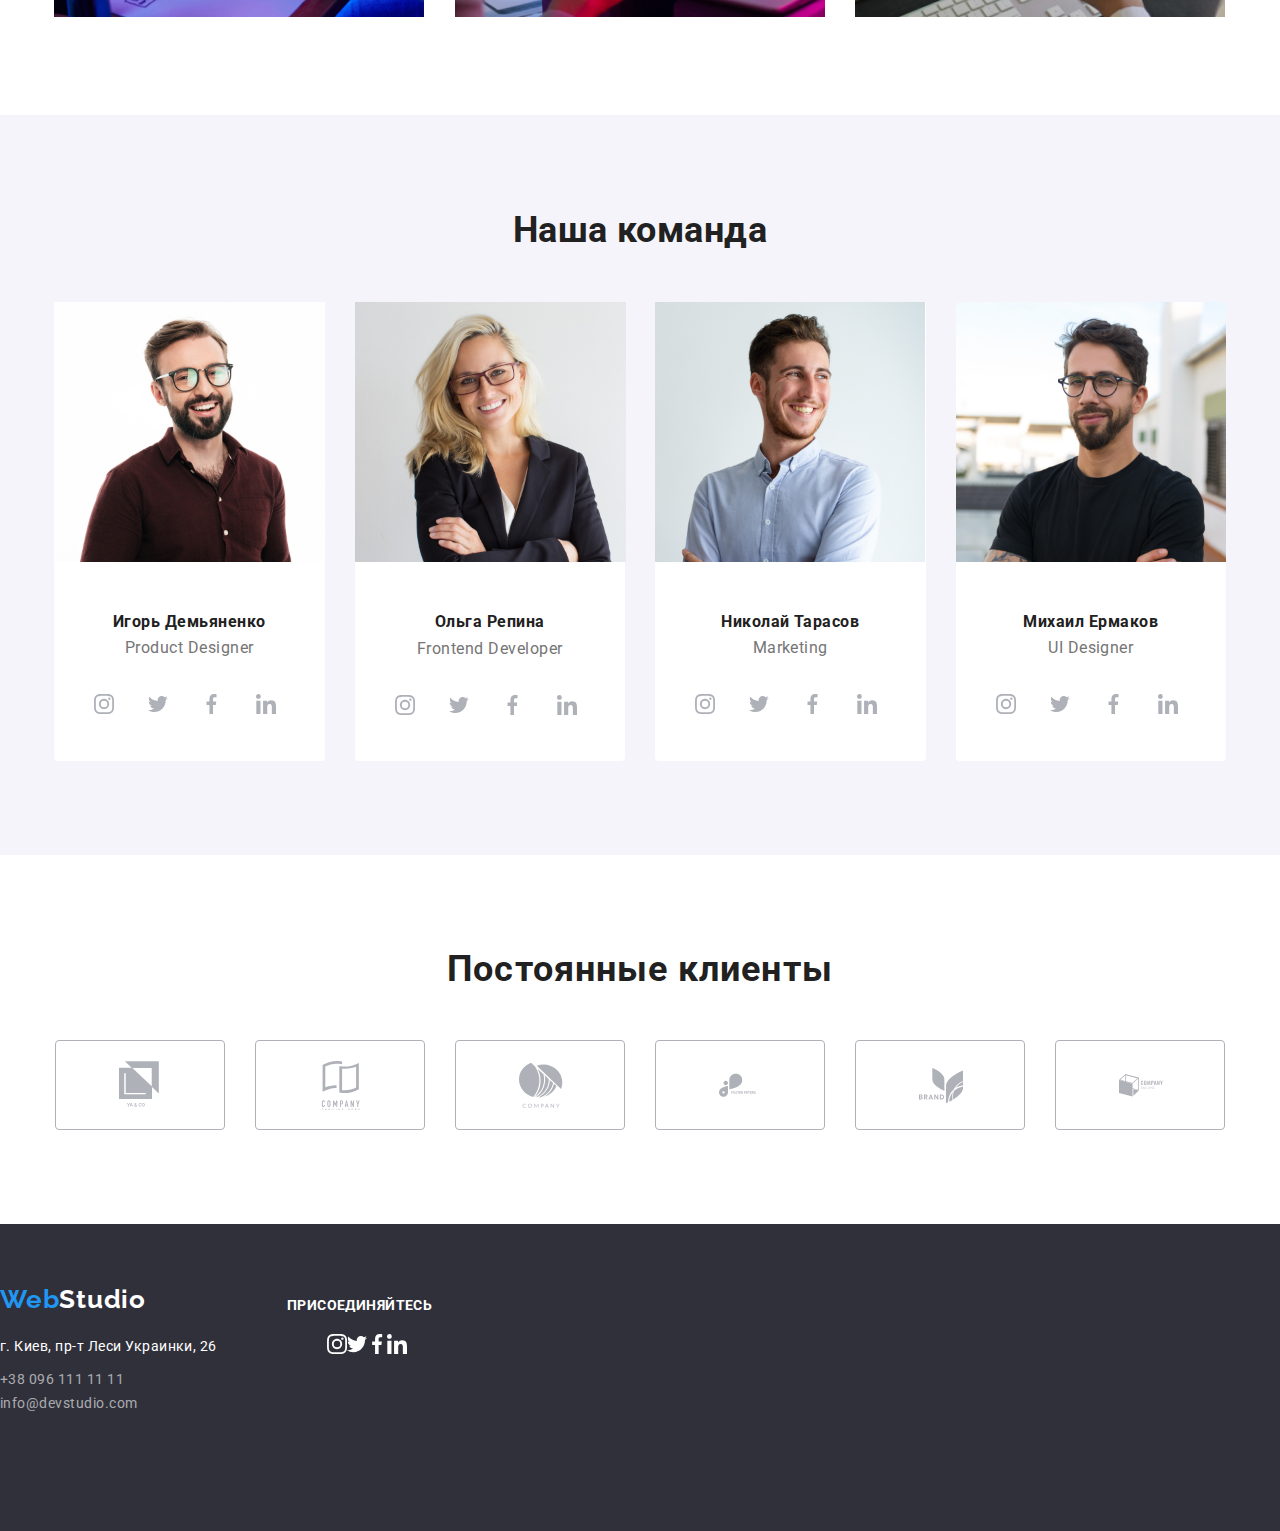
==== commit 70211637: "work with icons3" ====
--- a/index.html
+++ b/index.html
@@ -302,28 +302,28 @@
       </section>
       <!--наші клієнти-->
       <section class="our-clients">
-        <h3>Чем мы занимаемся</h3>
-        <ul class="icon-clients">
-          <li>
+        <h3 class="our-title list">Постоянные клиенты</h3>
+        <ul class="icon-clients list">
+          <li class="item">
             
-            <a href="#">
+            <a href="#" class="link-logo">
             <svg class="logo-clients">
               <use href="./images/symbol-defs.svg#icon-logo-1"></use>
             </svg>
           </a></li>
-          <li><a href="#"><svg class="logo-clients">
+          <li class="item"><a class="link-logo" href="#"><svg class="logo-clients">
             <use href="./images/symbol-defs.svg#icon-logo-2"></use>
           </svg></a></li>
-          <li><a href="#"><svg class="logo-clients">
+          <li class="item"><a class="link-logo" href="#"><svg class="logo-clients">
             <use href="./images/symbol-defs.svg#icon-logo-3"></use>
           </svg></a></li>
-          <li><a href="#"><svg class="logo-clients">
+          <li class="item"><a class="link-logo" href="#"><svg class="logo-clients">
             <use href="./images/symbol-defs.svg#icon-logo-4"></use>
           </svg></a></li>
-          <li><a href="#"><svg class="logo-clients">
+          <li class="item"><a class="link-logo" href="#"><svg class="logo-clients">
             <use href="./images/symbol-defs.svg#icon-logo-5"></use>
           </svg></a></li>
-          <li><a href="#"><svg class="logo-clients">
+          <li class="item"><a class="link-logo" href="#"><svg class="logo-clients">
             <use href="./images/symbol-defs.svg#icon-logo-6"></use>
           </svg></a></li>
         </ul> 
--- a/css/style.css
+++ b/css/style.css
@@ -4,6 +4,7 @@
   --paragraph-color: #757575;
   --primary-white-color: #ffffff;
   --fon-hero-color: rgba(47, 48, 58, 0.4);
+  --icons-color: #afb1b8;
 }
 
 body {
@@ -284,14 +285,58 @@
   fill: #afb1b8;
 }
 
+.our-title {
+  font-weight: 700;
+  font-size: 36px;
+  line-height: 1.16;
+  letter-spacing: 0.03em;
+  text-align: center;
+  color: var(--title-text-color);
+
+  margin-bottom: 50px;
+}
+.our-clients {
+  padding-top: 94px;
+  padding-bottom: 94px;
+}
+
 .icon-clients {
   display: flex;
   max-width: 1170px;
+
+  margin-right: auto;
+  margin-left: auto;
 }
 
 .logo-clients {
-  height: 42px;
-  width: 49px;
+  height: 49px;
+  width: 44px;
+  padding: 20px 63px;
+  fill: var(--icons-color);
+}
+
+.link-logo {
+}
+
+.icon-clients .item {
+  border: 1px solid #afb1b8;
+  box-sizing: border-box;
+  border-radius: 4px;
+  width: 170px;
+  height: 90px;
+  margin-right: 30px;
+}
+
+.icon-clients .item:hover {
+  border: 1px solid var(--acent-color);
+}
+
+.icon-clients .item:nth-child(6) {
+  margin-right: 0px;
+}
+
+.link-logo .logo-clients:hover {
+  fill: var(--acent-color);
 }
 
 /*footer*/
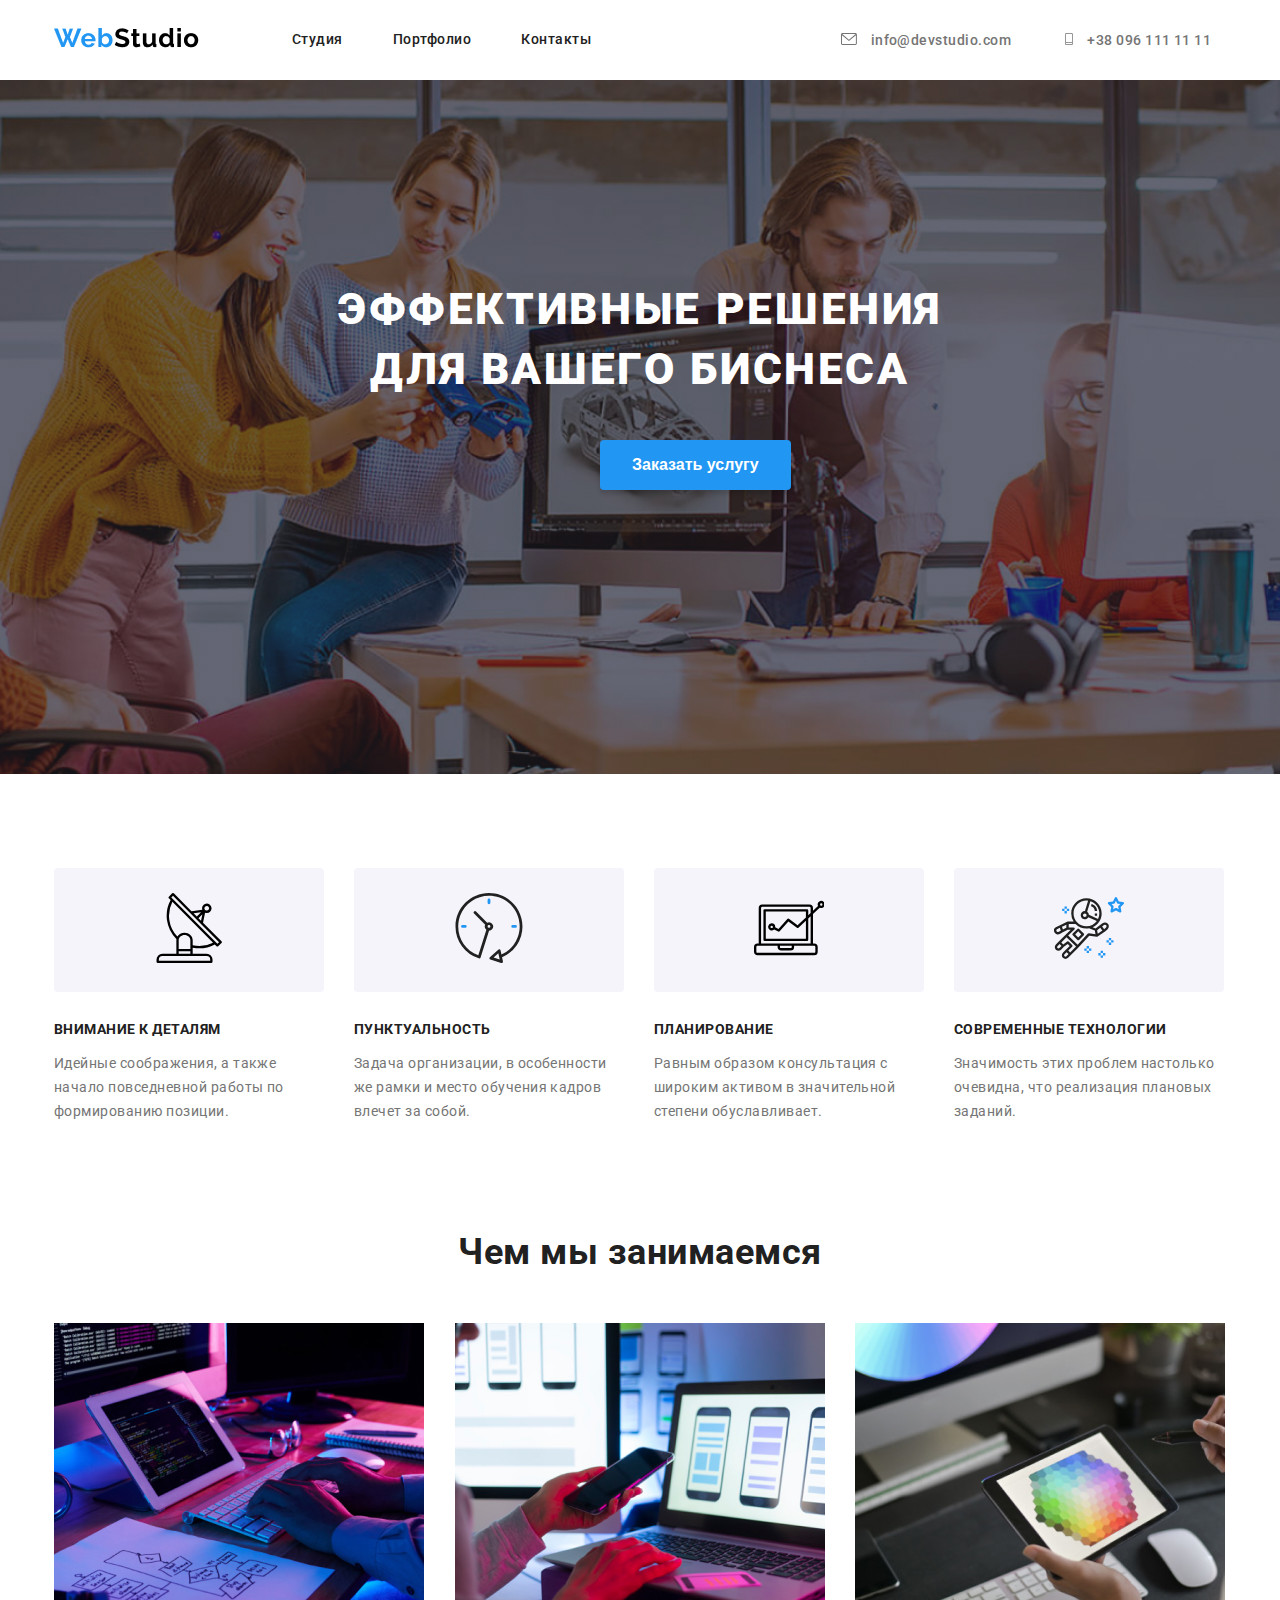
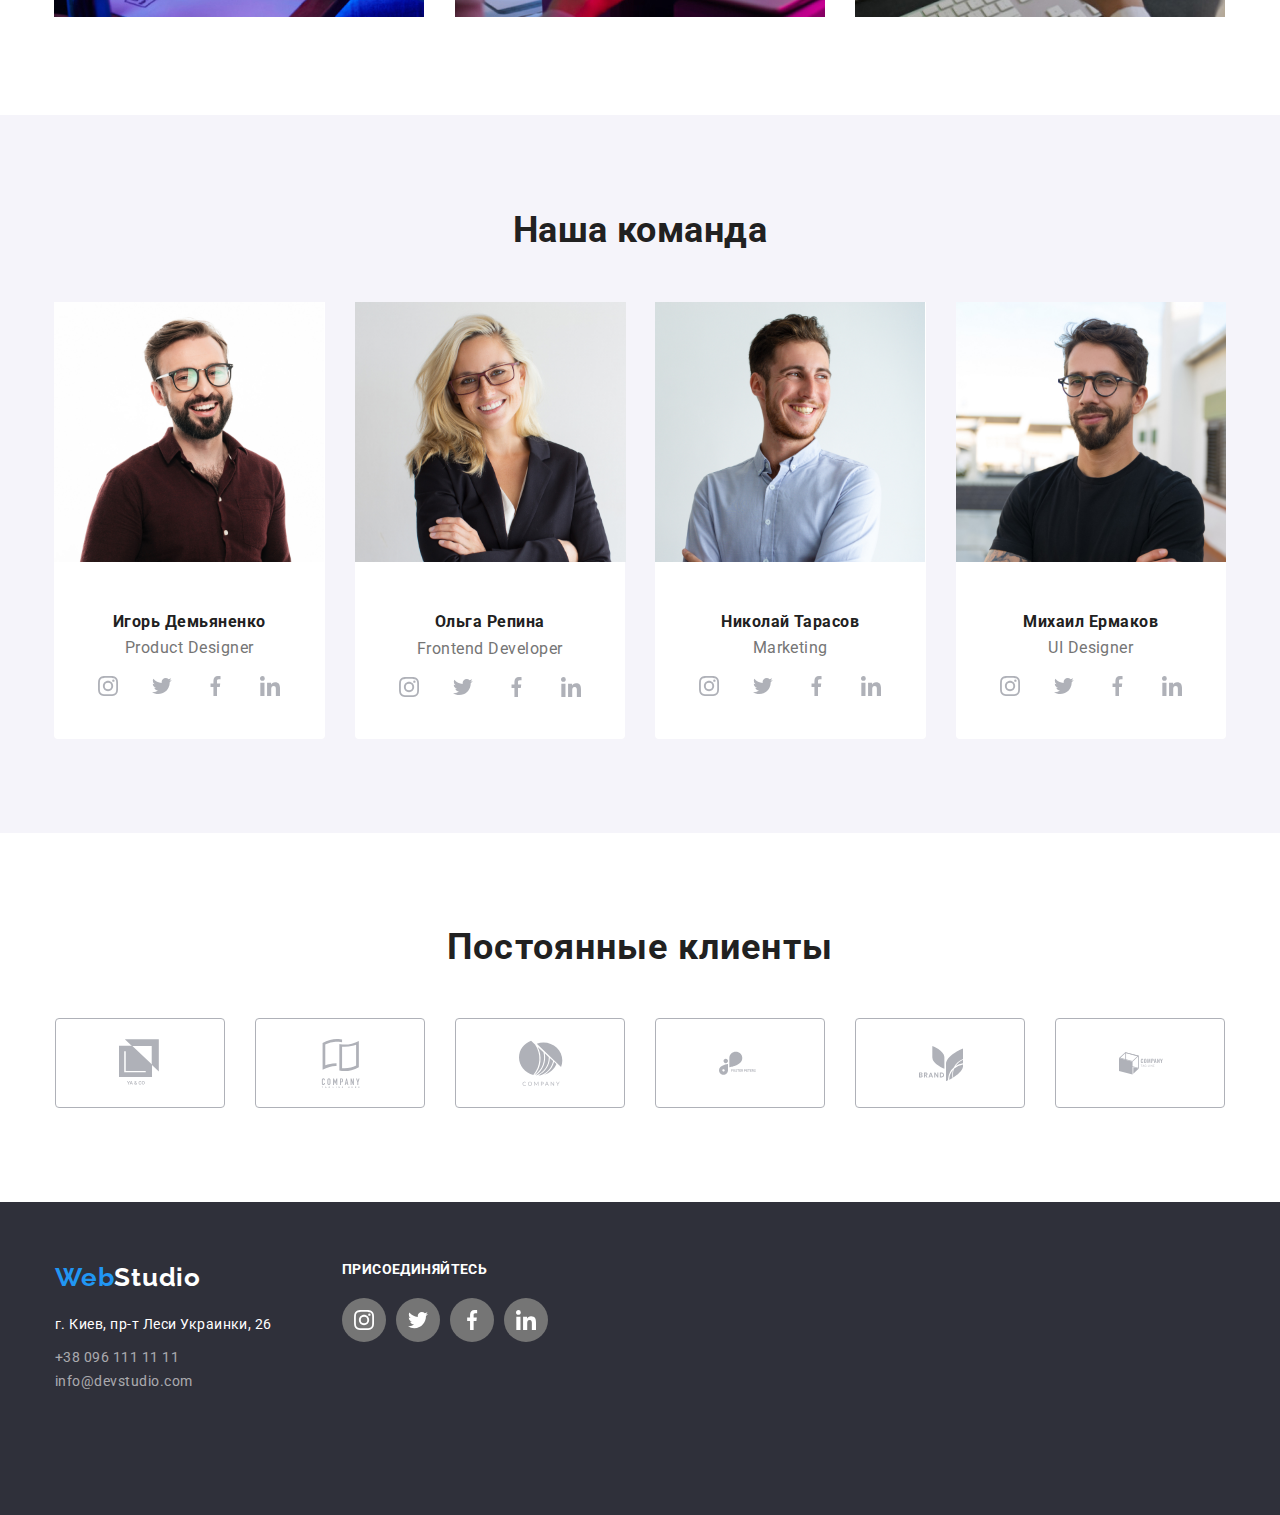
==== commit 567202be: "work with items4" ====
--- a/index.html
+++ b/index.html
@@ -143,30 +143,30 @@
                 <h3 class="team">Игорь Демьяненко</h3>
                 <p class="positions">Product Designer</p>
               </div>
-              <ul class="networks">
-                <li>
-                  <a  href="https://www.instagram.com/" target="_blank" >
-                    <svg class="team-icons list">
+              <ul class="networks list">
+                <li class="networks-item list">
+                  <a class="social-link list" href="https://www.instagram.com/" target="_blank" >
+                    <svg  class="team-icons list">
                       <use href="./images/symbol-defs.svg#icon-instagram"></use>
                     </svg>
                   </a>
                 </li>
-                <li>
-                  <a href="https://twitter.com/?lang=uk" target="_blank">
+                <li class="networks-item list">
+                  <a class="social-link" href="https://twitter.com/?lang=uk" target="_blank">
                     <svg class="team-icons">
                       <use href="./images/symbol-defs.svg#icon-twitter"></use>
                     </svg>
                   </a>
                 </li>
-                <li>
-                  <a href="https://uk-ua.facebook.com/" target="_blank">
+                <li class="networks-item list">
+                  <a class="social-link" href="https://uk-ua.facebook.com/" target="_blank">
                     <svg class="team-icons">
                       <use href="./images/symbol-defs.svg#icon-facebook"></use>
                     </svg>
                   </a>
                 </li>
-                <li>
-                  <a href="https://www.linkedin.com/" target="_blank">
+                <li class="networks-item list">
+                  <a class="social-link" href="https://www.linkedin.com/" target="_blank">
                     <svg class="team-icons">
                       <use href="./images/symbol-defs.svg#icon-linkedin"></use>
                     </svg>
@@ -186,28 +186,28 @@
               </div>
               <ul class="networks">
                 <li>
-                  <a href="https://www.instagram.com/" target="_blank">
+                  <a class="social-link" href="https://www.instagram.com/" target="_blank">
                     <svg class="team-icons">
                       <use href="./images/symbol-defs.svg#icon-instagram"></use>
                     </svg>
                   </a>
                 </li>
                 <li>
-                  <a href="https://twitter.com/?lang=uk" target="_blank">
+                  <a class="social-link" href="https://twitter.com/?lang=uk" target="_blank">
                     <svg class="team-icons">
                       <use href="./images/symbol-defs.svg#icon-twitter"></use>
                     </svg>
                   </a>
                 </li>
                 <li>
-                  <a href="https://uk-ua.facebook.com/" target="_blank">
+                  <a class="social-link" href="https://uk-ua.facebook.com/" target="_blank">
                     <svg class="team-icons">
                       <use href="./images/symbol-defs.svg#icon-facebook"></use>
                     </svg>
                   </a>
                 </li>
                 <li>
-                  <a href="https://www.linkedin.com/" target="_blank">
+                  <a class="social-link" href="https://www.linkedin.com/" target="_blank">
                     <svg class="team-icons">
                       <use href="./images/symbol-defs.svg#icon-linkedin"></use>
                     </svg>
@@ -227,28 +227,28 @@
               </div>
               <ul class="networks">
                 <li>
-                  <a href="https://www.instagram.com/" target="_blank">
+                  <a class="social-link" href="https://www.instagram.com/" target="_blank">
                     <svg class="team-icons">
                       <use href="./images/symbol-defs.svg#icon-instagram"></use>
                     </svg>
                   </a>
                 </li>
                 <li>
-                  <a href="https://twitter.com/?lang=uk" target="_blank">
+                  <a class="social-link" href="https://twitter.com/?lang=uk" target="_blank">
                     <svg class="team-icons">
                       <use href="./images/symbol-defs.svg#icon-twitter"></use>
                     </svg>
                   </a>
                 </li>
                 <li>
-                  <a href="https://uk-ua.facebook.com/" target="_blank">
+                  <a class="social-link" href="https://uk-ua.facebook.com/" target="_blank">
                     <svg class="team-icons">
                       <use href="./images/symbol-defs.svg#icon-facebook"></use>
                     </svg>
                   </a>
                 </li>
                 <li>
-                  <a href="https://www.linkedin.com/" target="_blank">
+                  <a class="social-link" href="https://www.linkedin.com/" target="_blank">
                     <svg class="team-icons">
                       <use href="./images/symbol-defs.svg#icon-linkedin"></use>
                     </svg>
@@ -268,28 +268,28 @@
               </div>
               <ul class="networks">
                 <li>
-                  <a href="https://www.instagram.com/" target="_blank" >
+                  <a class="social-link" href="https://www.instagram.com/" target="_blank" >
                     <svg class="team-icons">
                       <use href="./images/symbol-defs.svg#icon-instagram"></use>
                     </svg>
                   </a>
                 </li>
                 <li>
-                  <a href="https://twitter.com/?lang=uk/" target="_blank">
+                  <a class="social-link" href="https://twitter.com/?lang=uk/" target="_blank">
                     <svg class="team-icons">
                       <use href="./images/symbol-defs.svg#icon-twitter"></use>
                     </svg>
                   </a>
                 </li>
                 <li>
-                  <a href="https://uk-ua.facebook.com/" target="_blank">
+                  <a class="social-link" href="https://uk-ua.facebook.com/" target="_blank">
                     <svg class="team-icons">
                       <use href="./images/symbol-defs.svg#icon-facebook"></use>
                     </svg>
                   </a>
                 </li>
                 <li>
-                  <a href="https://www.linkedin.com/" target="_blank">
+                  <a class="social-link" href="https://www.linkedin.com/" target="_blank">
                     <svg class="team-icons">
                       <use href="./images/symbol-defs.svg#icon-linkedin"></use>
                     </svg>
@@ -331,7 +331,7 @@
       </section>
     </main>
     <footer>
-      
+       
       <div class="container-footer">
         <div>
         <a href="./index.html"
@@ -346,24 +346,24 @@
         </address>
       </div>
       <div class="footer-end">
-        <h3 class="join">ПРИСОЕДИНЯЙТЕСЬ</h3>
+        <h3 class="join list">ПРИСОЕДИНЯЙТЕСЬ</h3>
         <ul class="footer-networks">
-          <li> <a href="https://www.instagram.com/" target="_blank">
+          <li> <a class="social-links-footer" href="https://www.instagram.com/" target="_blank">
             <svg class="footer-icons">
               <use href="./images/symbol-defs.svg#icon-instagram-2"></use>
             </svg>
           </a></li>
-          <li><a href="https://www.instagram.com/" target="_blank">
+          <li><a class="social-links-footer" href="https://www.instagram.com/" target="_blank">
             <svg class="footer-icons">
               <use href="./images/symbol-defs.svg#icon-twitter-1"></use>
             </svg>
           </a></li>
-          <li><a href="https://www.instagram.com/" target="_blank">
+          <li><a class="social-links-footer" href="https://www.instagram.com/" target="_blank">
             <svg class="footer-icons">
               <use href="./images/symbol-defs.svg#icon-facebook-1"></use>
             </svg>
           </a></li>
-          <li><a href="https://www.instagram.com/" target="_blank">
+          <li><a class="social-links-footer" href="https://www.instagram.com/" target="_blank">
             <svg class="footer-icons">
               <use href="./images/symbol-defs.svg#icon-linkedin-1"></use>
             </svg>
--- a/css/style.css
+++ b/css/style.css
@@ -81,7 +81,8 @@
   font-style: normal;
 }
 
-.contacts:hover {
+.contacts:hover,
+.contacts:focus {
   color: var(--acent-color);
 }
 
@@ -104,7 +105,8 @@
   margin-left: 50px;
 }
 
-.links:hover {
+.links:hover,
+.links:focus {
   color: var(--acent-color);
 }
 
@@ -250,7 +252,6 @@
 
 .card-staff {
   padding-top: 30px;
-  padding-bottom: 30px;
 }
 
 .section-team {
@@ -275,14 +276,38 @@
 
 .networks {
   display: flex;
+  padding-bottom: 30px;
+  padding-left: 32px;
+  padding-right: 32px;
+}
+
+.networks-item {
+}
+
+.social-link {
+  display: flex;
+  color: #afb1b8;
+  padding: 0;
+  border: none;
+  width: 44px;
+  height: 44px;
+  border-radius: 50%;
+  background-color: var(--primary-white-color);
+  justify-content: center;
+  align-items: center;
+  margin-right: 10px;
+}
+
+.social-link:hover,
+.social-link:focus {
+  color: var(--primary-white-color);
+  background-color: var(--acent-color);
 }
 
 .team-icons {
   width: 20px;
   height: 20px;
-  margin-right: 34px;
-  margin-bottom: 42px;
-  fill: #afb1b8;
+  fill: currentColor;
 }
 
 .our-title {
@@ -315,9 +340,6 @@
   fill: var(--icons-color);
 }
 
-.link-logo {
-}
-
 .icon-clients .item {
   border: 1px solid #afb1b8;
   box-sizing: border-box;
@@ -327,7 +349,8 @@
   margin-right: 30px;
 }
 
-.icon-clients .item:hover {
+.icon-clients .item:hover,
+.icon-clients .item:focus {
   border: 1px solid var(--acent-color);
 }
 
@@ -335,7 +358,8 @@
   margin-right: 0px;
 }
 
-.link-logo .logo-clients:hover {
+.link-logo .logo-clients:hover,
+.link-logo .logo-clients:focus {
   fill: var(--acent-color);
 }
 
@@ -349,6 +373,9 @@
 
 .container-footer {
   display: flex;
+  max-width: 1170px;
+  margin-left: auto;
+  margin-right: auto;
 }
 
 .address {
@@ -413,11 +440,33 @@
 
 .footer-networks {
   display: flex;
+  padding: 0;
+}
+
+.social-links-footer {
+  display: flex;
+  color: var(--primary-white-color);
+  padding: 0;
+  border: none;
+  width: 44px;
+  height: 44px;
+  border-radius: 50%;
+  background-color: var(--paragraph-color);
+  justify-content: center;
+  align-items: center;
+  margin-right: 10px;
+}
+
+.social-links-footer:hover,
+.social-links-footer:focus {
+  color: var(--primary-white-color);
+  background-color: var(--acent-color);
 }
 
 .footer-icons {
   width: 20px;
   height: 20px;
+  fill: currentColor;
 }
 
 /*PORTFOLIO*/
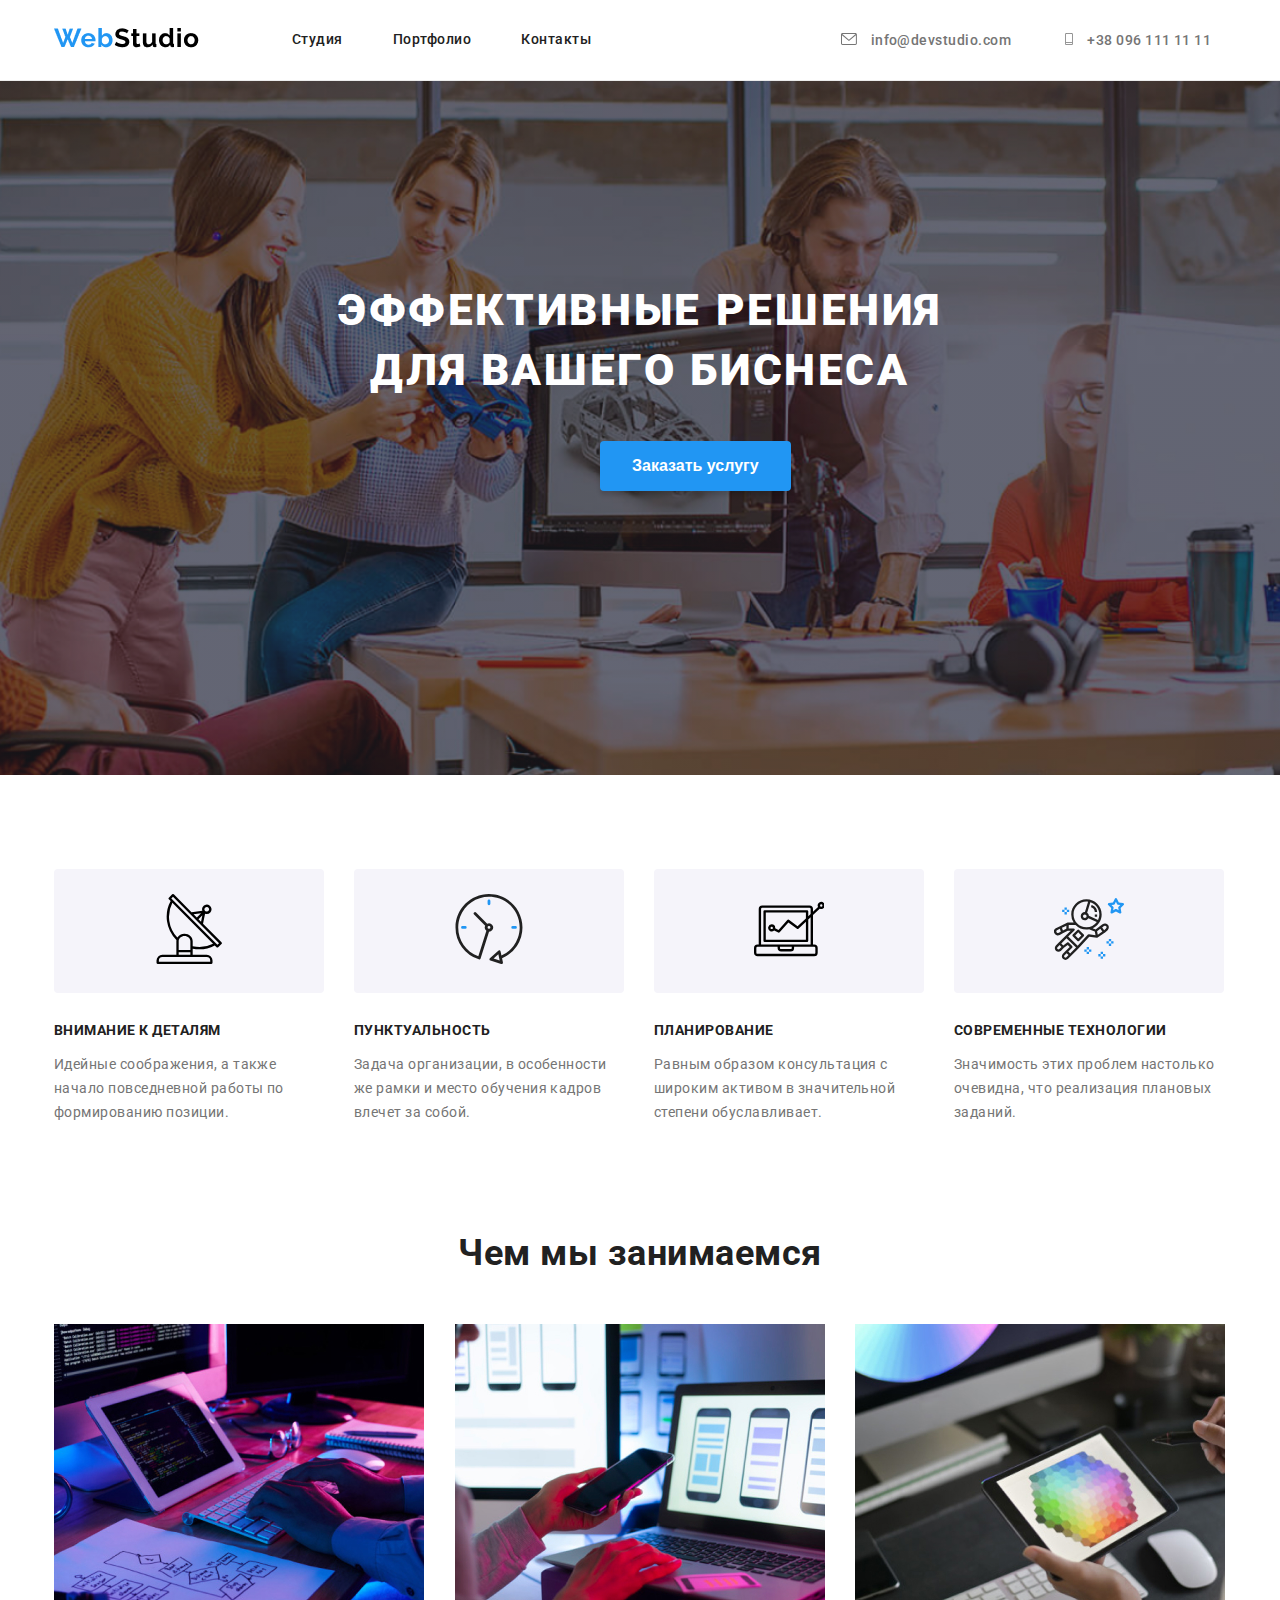
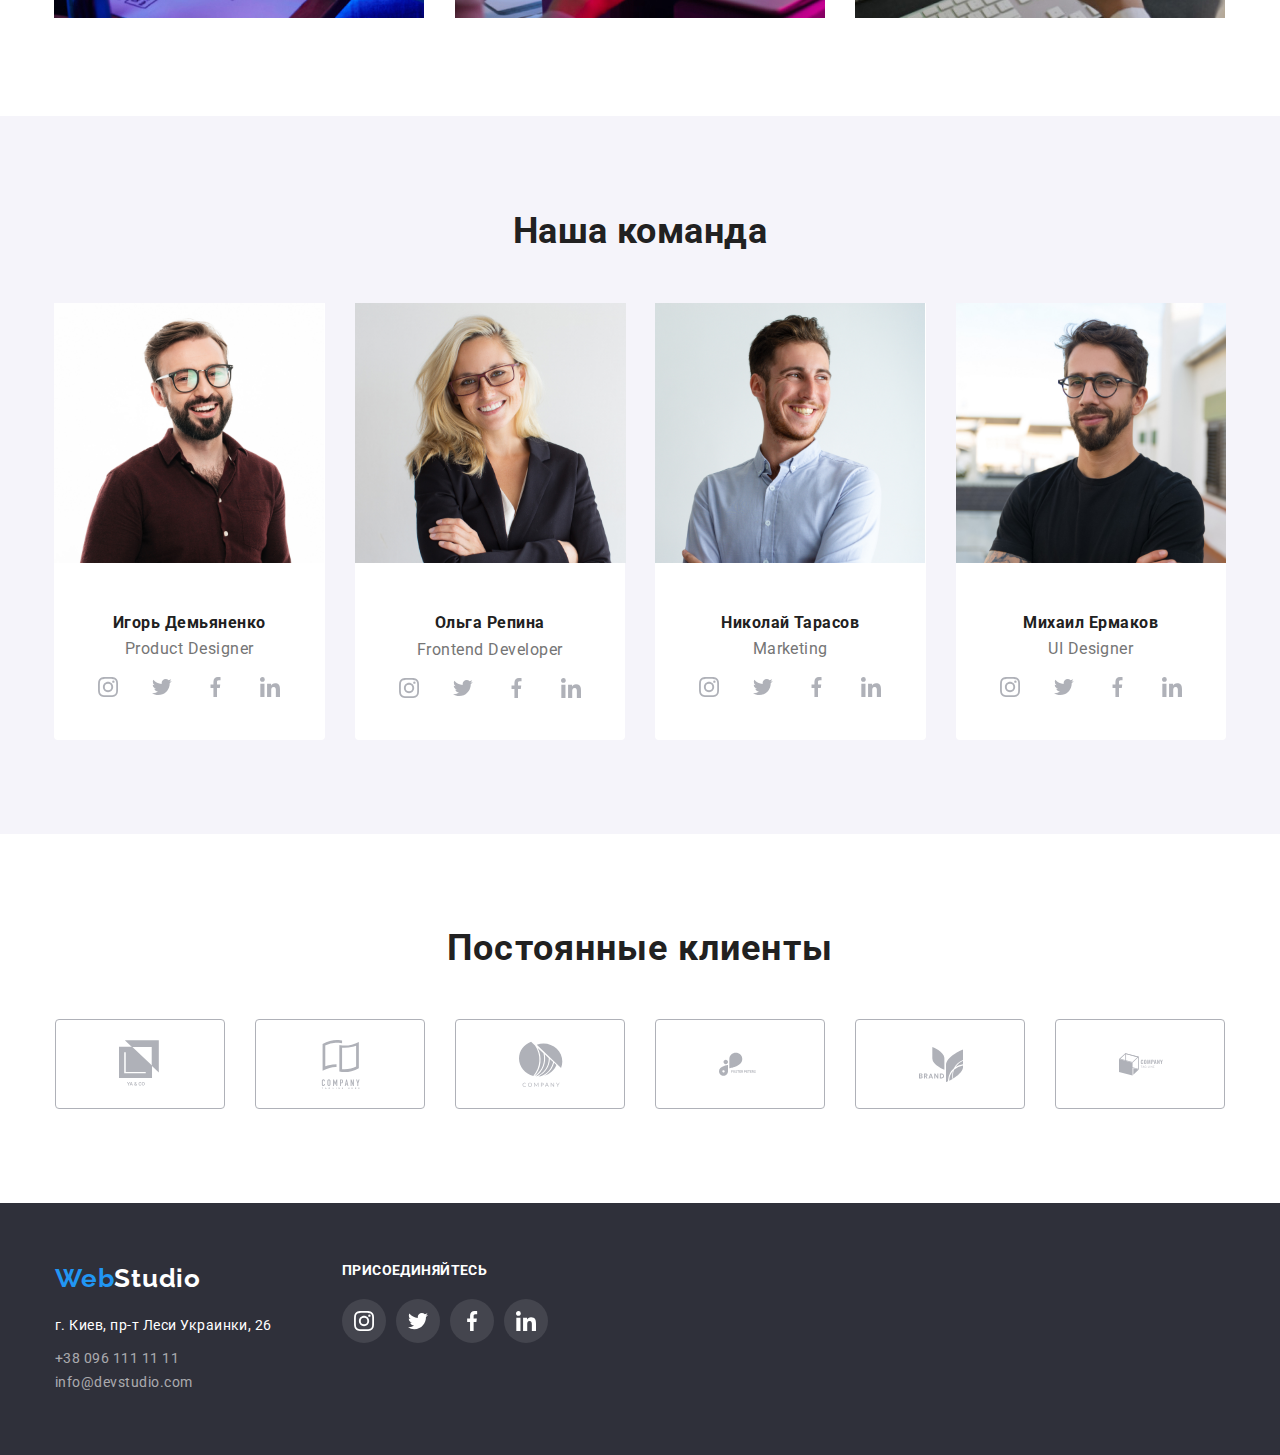
==== commit 880b9ee9: "виправлення помилок1" ====
--- a/index.html
+++ b/index.html
@@ -304,21 +304,23 @@
       <section class="our-clients">
         <h3 class="our-title list">Постоянные клиенты</h3>
         <ul class="icon-clients list">
-          <li class="item">
-            
+          <li class="item">      
             <a href="#" class="link-logo">
             <svg class="logo-clients">
               <use href="./images/symbol-defs.svg#icon-logo-1"></use>
             </svg>
           </a></li>
-          <li class="item"><a class="link-logo" href="#"><svg class="logo-clients">
+          <li class="item"><a class="link-logo" href="#"><svg  class="logo-clients">
             <use href="./images/symbol-defs.svg#icon-logo-2"></use>
           </svg></a></li>
+          <li class="item"><a class="link-logo" href="#">
+            <svg class="logo-clients" >
+            <use href="./images/symbol-defs.svg#icon-logo-3"></use>
+          </svg>
+        </a>
+      </li>
           <li class="item"><a class="link-logo" href="#"><svg class="logo-clients">
-            <use href="./images/symbol-defs.svg#icon-logo-3"></use>
-          </svg></a></li>
-          <li class="item"><a class="link-logo" href="#"><svg class="logo-clients">
-            <use href="./images/symbol-defs.svg#icon-logo-4"></use>
+            <use  href="./images/symbol-defs.svg#icon-logo-4"></use>
           </svg></a></li>
           <li class="item"><a class="link-logo" href="#"><svg class="logo-clients">
             <use href="./images/symbol-defs.svg#icon-logo-5"></use>
--- a/css/style.css
+++ b/css/style.css
@@ -36,6 +36,10 @@
 
 ul {
   list-style-type: none;
+}
+
+header {
+  border-bottom: 1px solid rgb(236, 236, 236, 1);
 }
 
 /*шапка*/
@@ -424,7 +428,6 @@
 
 .footer-end {
   margin-left: 70px;
-  margin-bottom: 97px;
 }
 
 .join {
@@ -451,7 +454,7 @@
   width: 44px;
   height: 44px;
   border-radius: 50%;
-  background-color: var(--paragraph-color);
+  background-color: rgba(255, 255, 255, 0.1);
   justify-content: center;
   align-items: center;
   margin-right: 10px;
@@ -490,6 +493,7 @@
 }
 
 .portfolio-buttons {
+  font-family: Roboto;
   font-weight: 500;
   font-size: 16px;
   line-height: 1.6;
@@ -521,13 +525,18 @@
   background: #ffffff;
 }
 
-.examples .item:hover {
+.examples .item:nth-child(3n) {
+  margin-right: 0;
+}
+
+.card-portfolio {
+  display: block;
+}
+
+.card-portfolio:hover,
+.card-portfolio:focus {
   box-shadow: 0px 1px 1px rgba(0, 0, 0, 0.12), 0px 4px 4px rgba(0, 0, 0, 0.06),
     1px 4px 6px rgba(0, 0, 0, 0.16);
-}
-
-.examples .item:nth-child(3n) {
-  margin-right: 0;
 }
 
 .image {
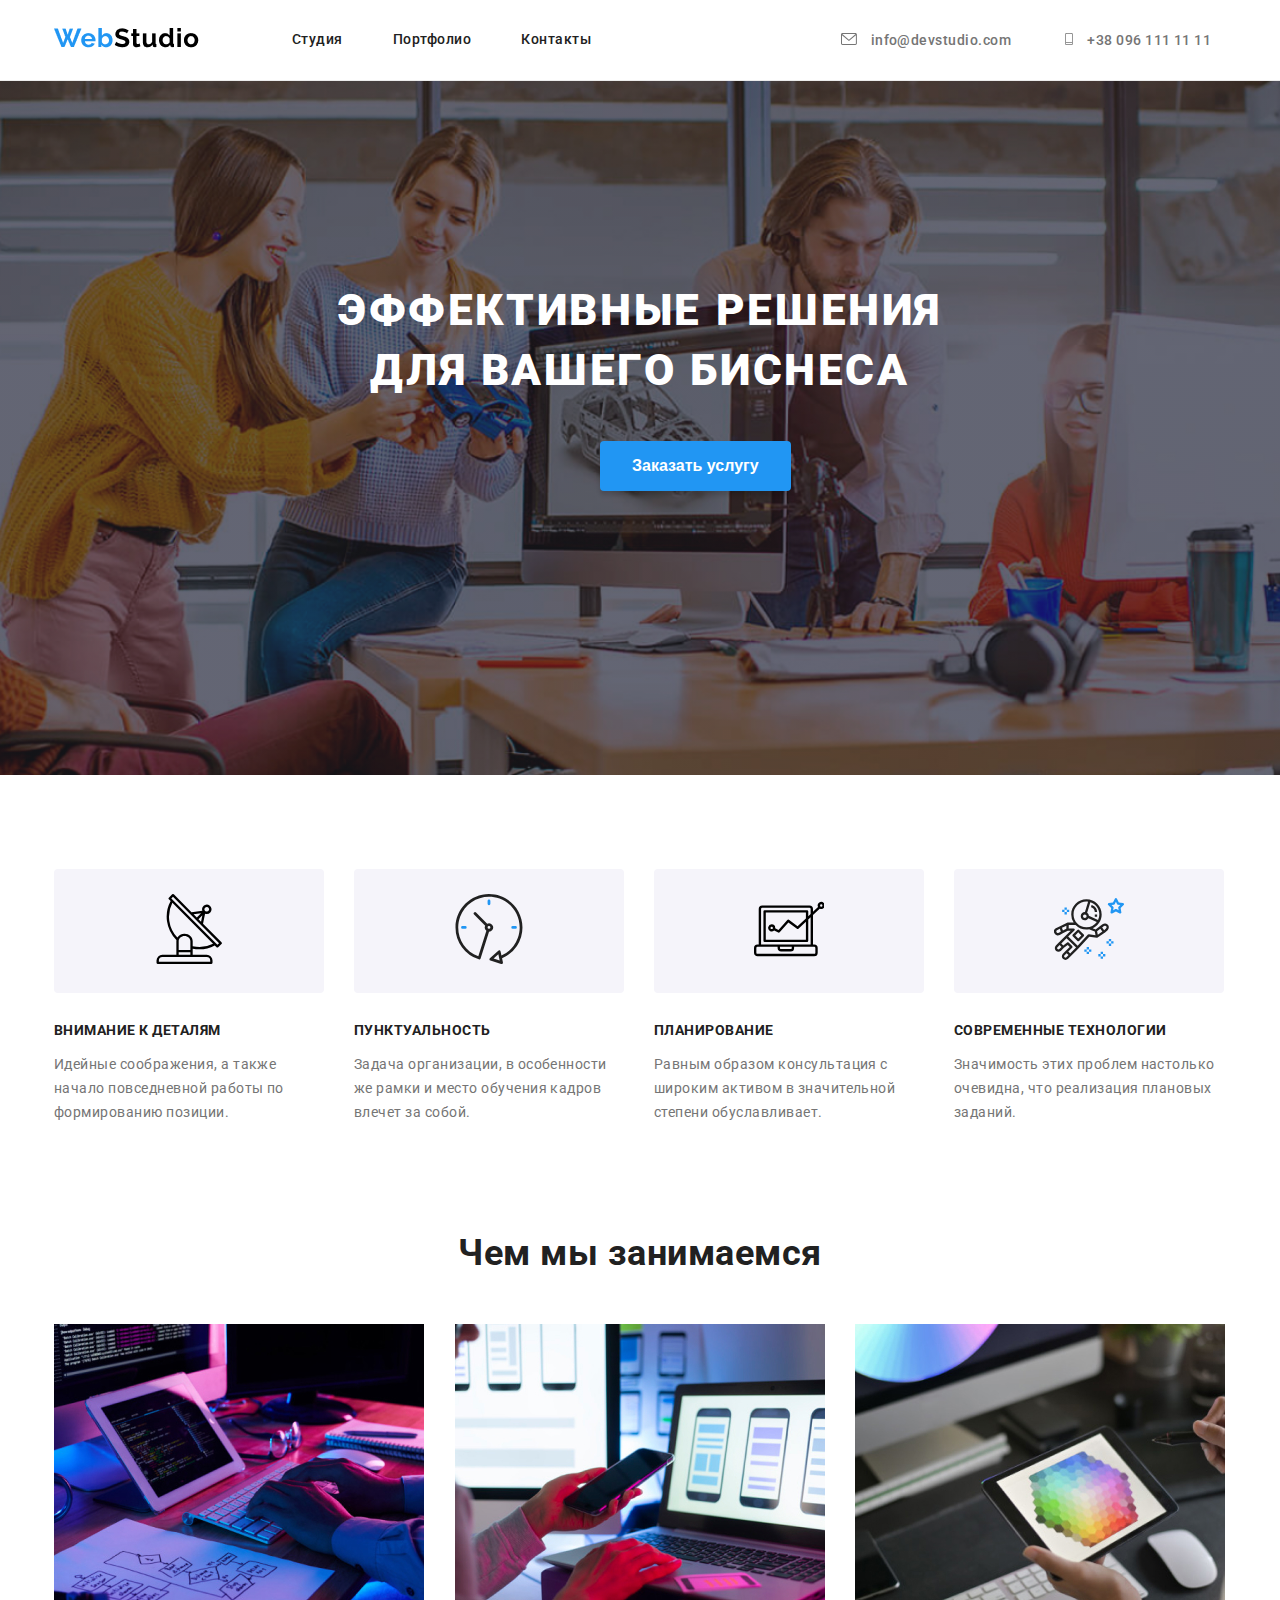
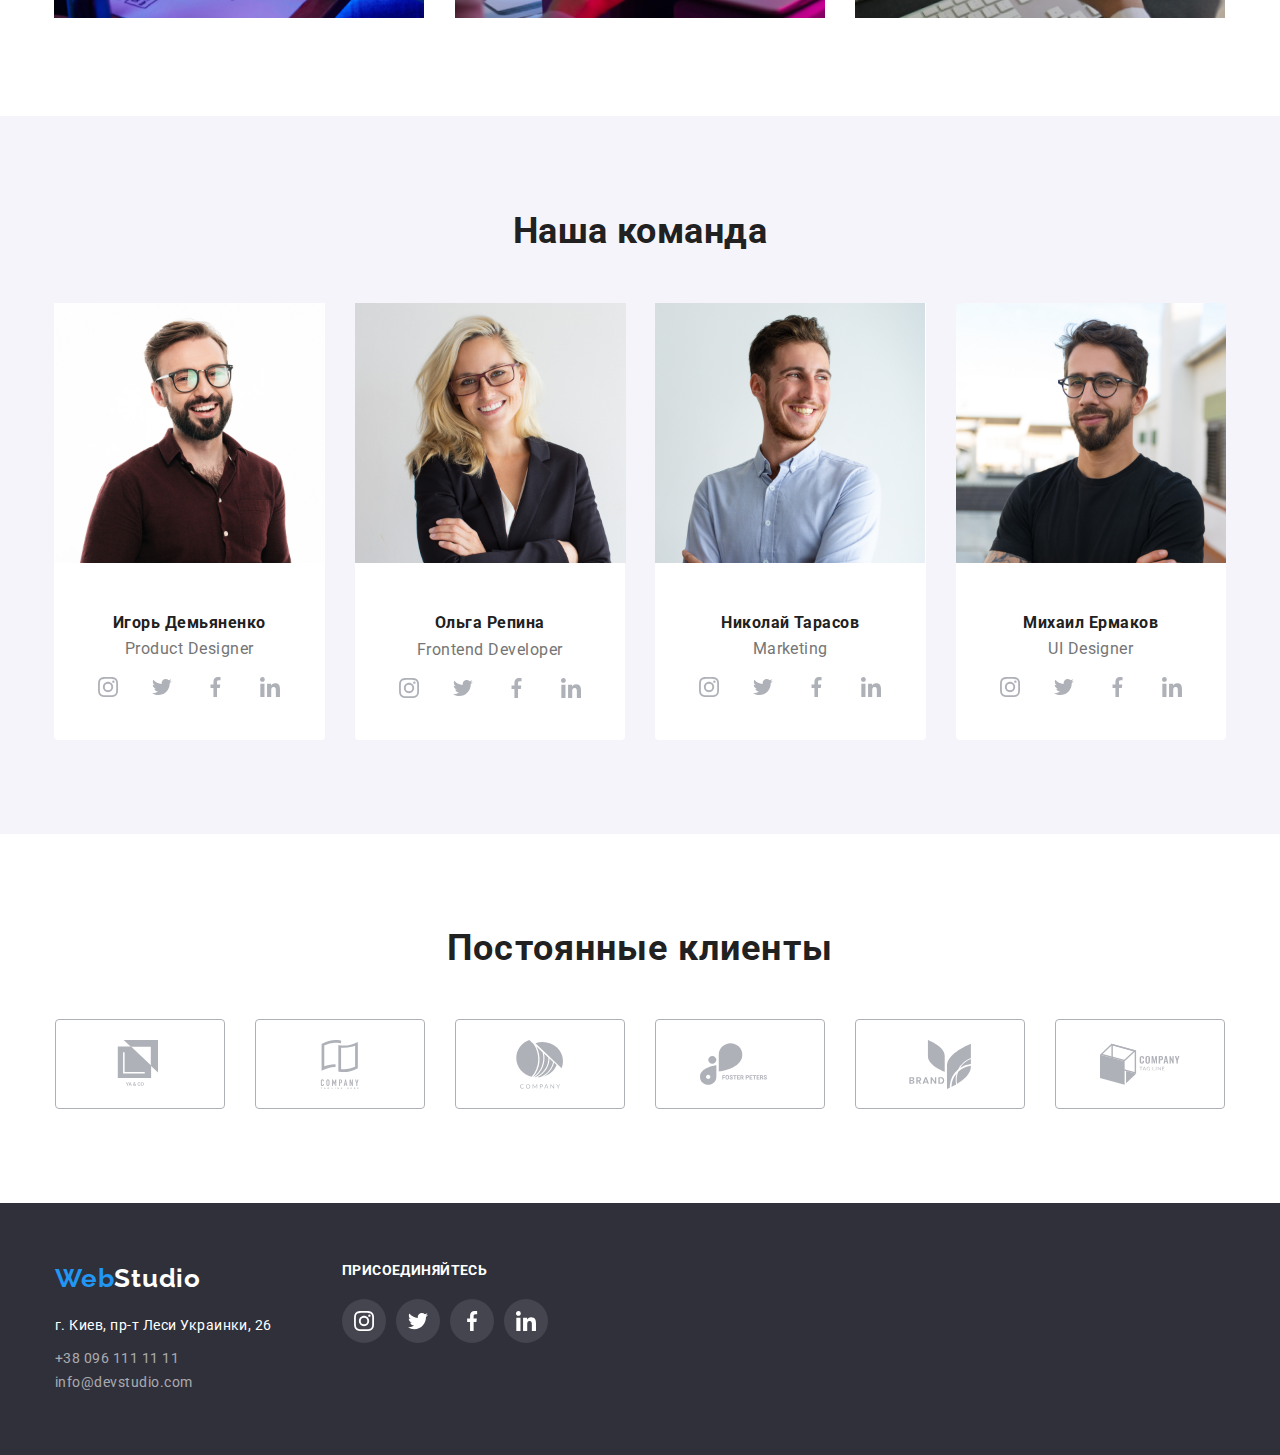
==== commit e3607744: "виправлення помилок 2" ====
--- a/index.html
+++ b/index.html
@@ -304,7 +304,8 @@
       <section class="our-clients">
         <h3 class="our-title list">Постоянные клиенты</h3>
         <ul class="icon-clients list">
-          <li class="item">      
+          <li class="item">
+            
             <a href="#" class="link-logo">
             <svg class="logo-clients">
               <use href="./images/symbol-defs.svg#icon-logo-1"></use>
--- a/css/style.css
+++ b/css/style.css
@@ -314,6 +314,11 @@
   fill: currentColor;
 }
 
+.our-clients {
+  padding-top: 94px;
+  padding-bottom: 94px;
+}
+
 .our-title {
   font-weight: 700;
   font-size: 36px;
@@ -324,10 +329,6 @@
 
   margin-bottom: 50px;
 }
-.our-clients {
-  padding-top: 94px;
-  padding-bottom: 94px;
-}
 
 .icon-clients {
   display: flex;
@@ -337,20 +338,23 @@
   margin-left: auto;
 }
 
-.logo-clients {
-  height: 49px;
-  width: 44px;
-  padding: 20px 63px;
-  fill: var(--icons-color);
-}
-
 .icon-clients .item {
-  border: 1px solid #afb1b8;
+  display: flex;
+
+  align-items: center;
+  justify-content: center;
   box-sizing: border-box;
   border-radius: 4px;
   width: 170px;
+
   height: 90px;
   margin-right: 30px;
+
+  border: 1px solid #afb1b8;
+}
+
+.icon-clients .item:nth-child(6) {
+  margin-right: 0px;
 }
 
 .icon-clients .item:hover,
@@ -358,12 +362,18 @@
   border: 1px solid var(--acent-color);
 }
 
-.icon-clients .item:nth-child(6) {
-  margin-right: 0px;
-}
-
-.link-logo .logo-clients:hover,
-.link-logo .logo-clients:focus {
+.logo-clients {
+  display: flex;
+  justify-content: center;
+  align-items: center;
+  fill: var(--icons-color);
+  height: 49px;
+  width: 80px;
+  padding: 20px 45px;
+}
+
+.logo-clients:hover,
+.logo-clients:focus {
   fill: var(--acent-color);
 }
 
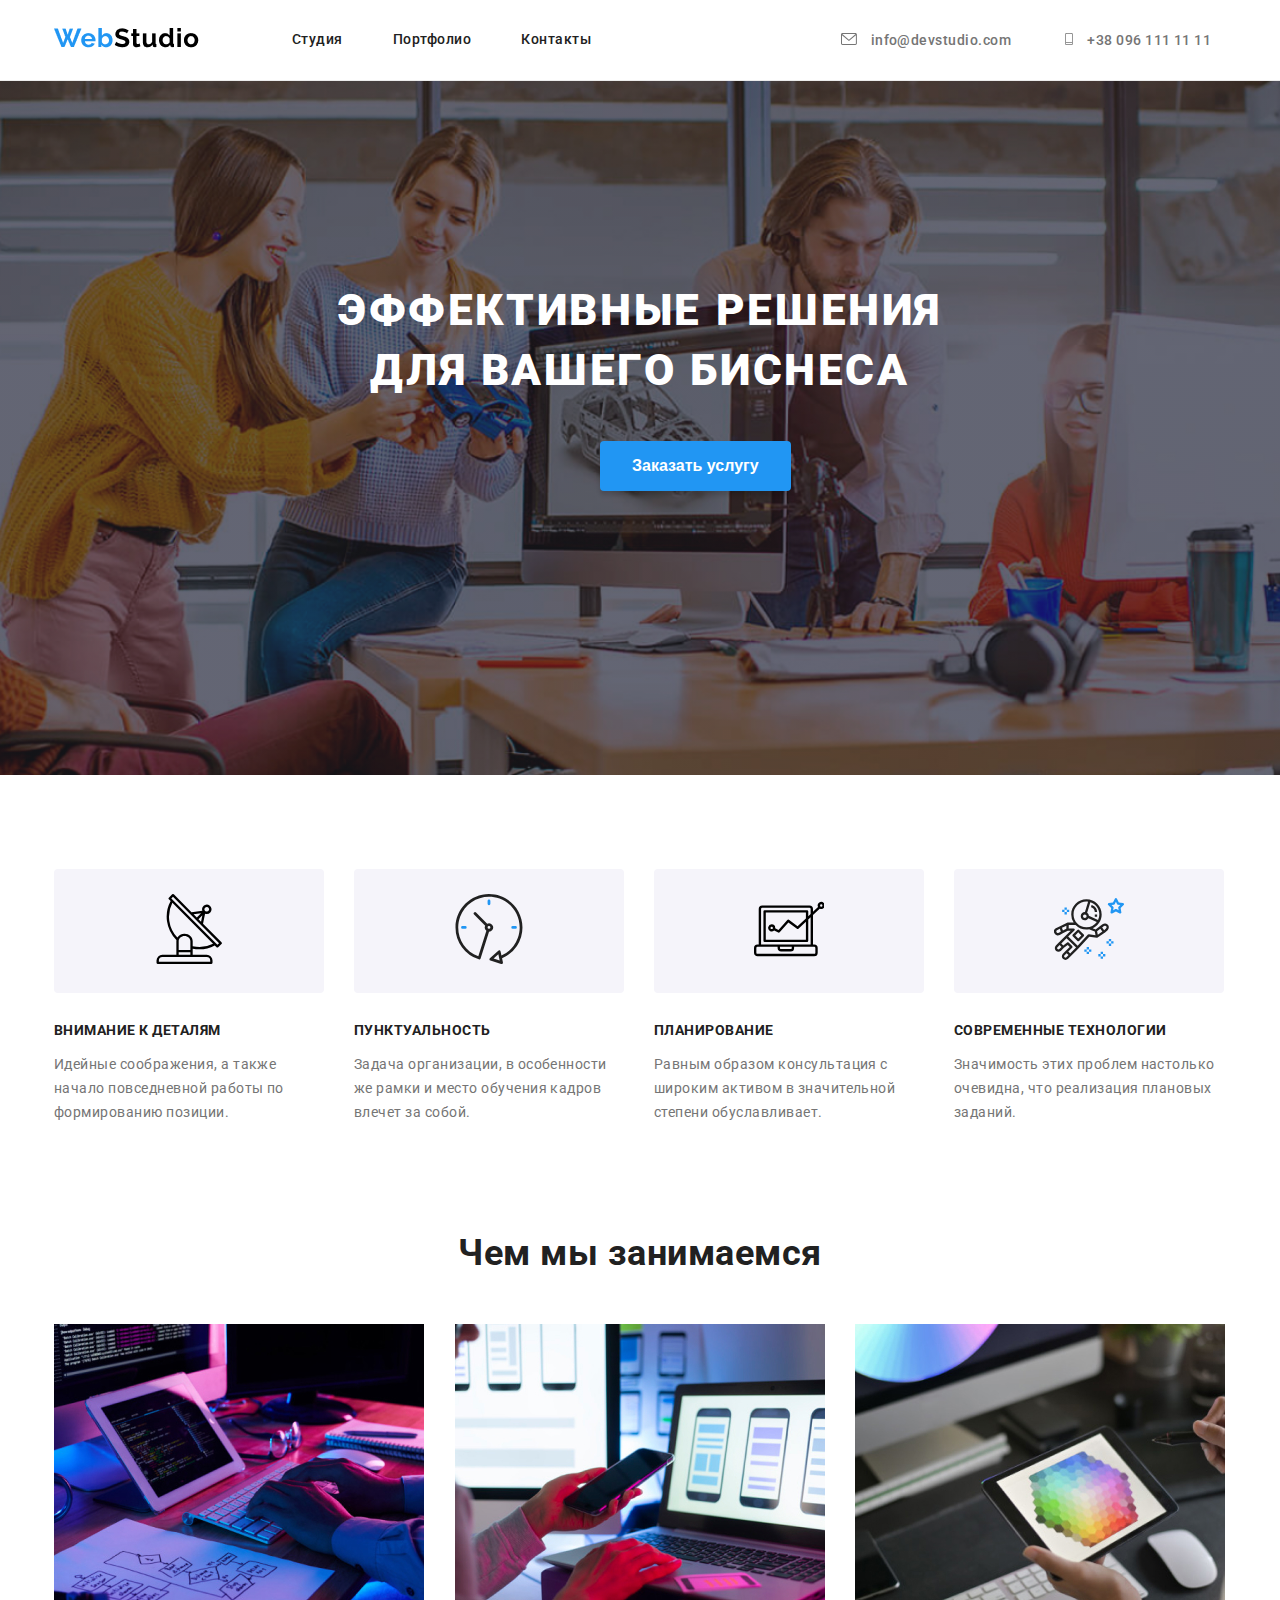
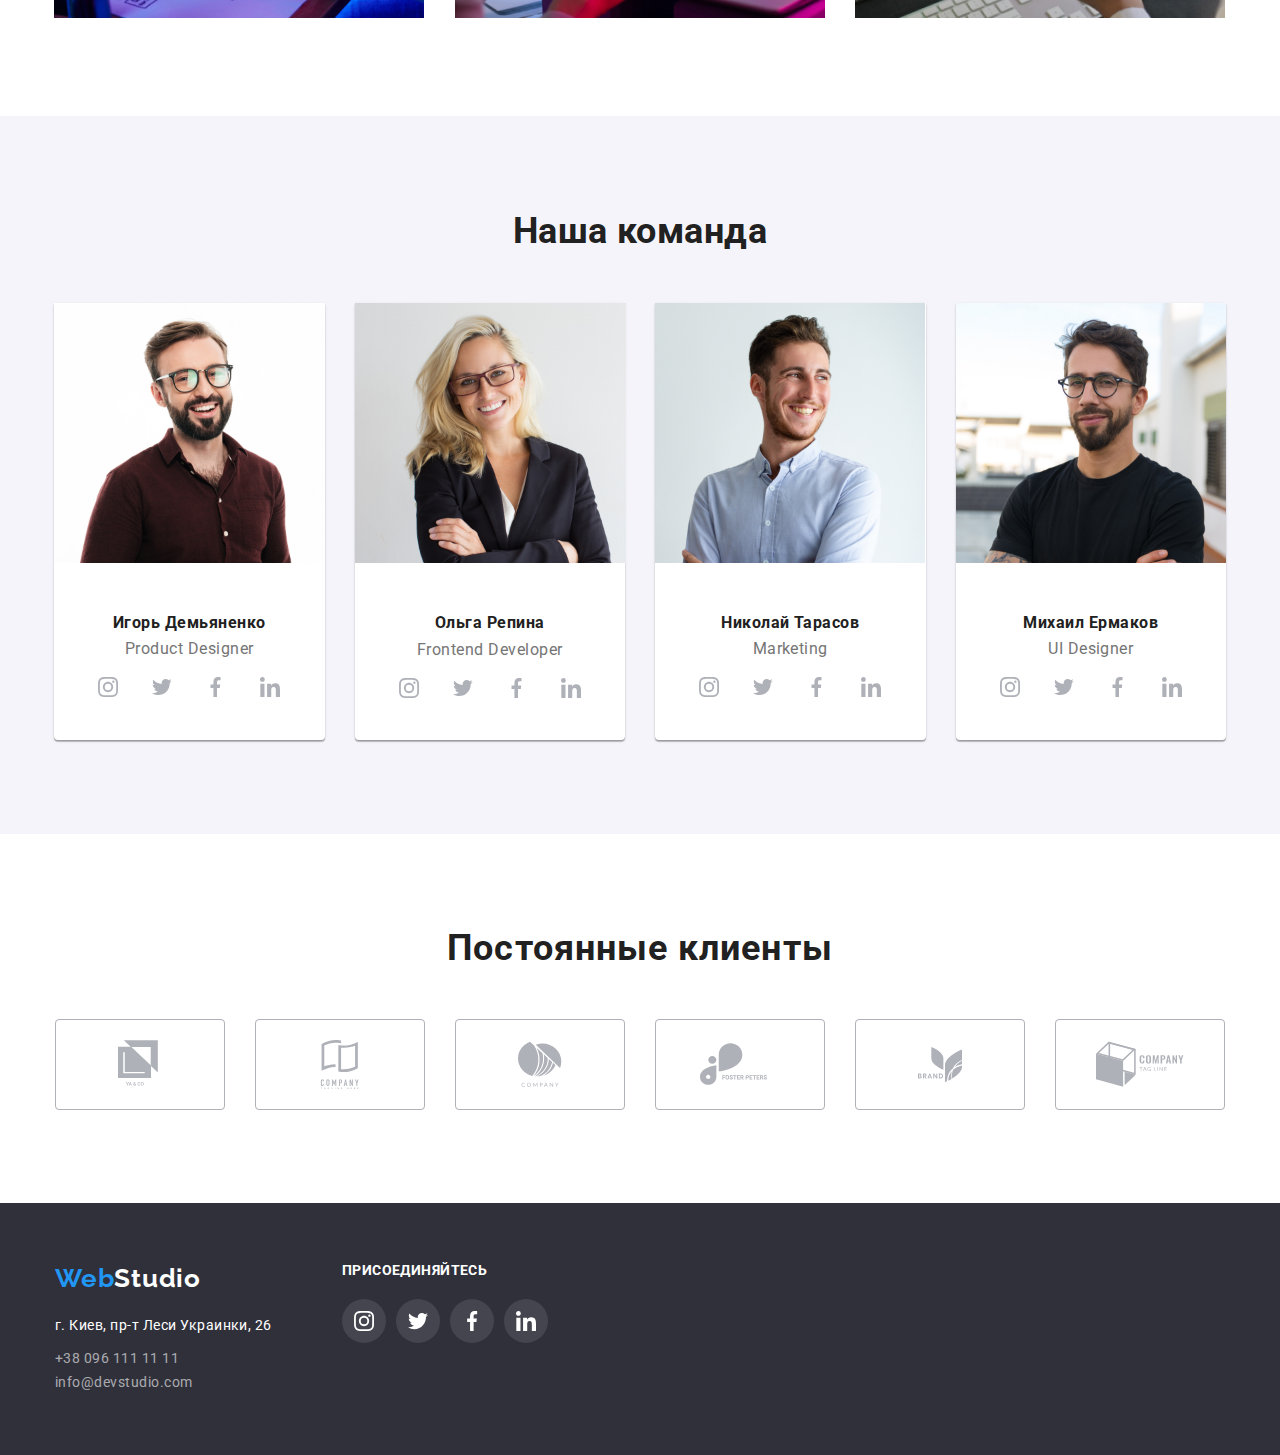
==== commit 7a3c1d92: "виправлення помилок3" ====
--- a/index.html
+++ b/index.html
@@ -307,26 +307,26 @@
           <li class="item">
             
             <a href="#" class="link-logo">
-            <svg class="logo-clients">
+            <svg class="logo-clients" width="44" height="49">
               <use href="./images/symbol-defs.svg#icon-logo-1"></use>
             </svg>
           </a></li>
-          <li class="item"><a class="link-logo" href="#"><svg  class="logo-clients">
+          <li class="item"><a class="link-logo" href="#"><svg  class="logo-clients"  width="44" height="49">
             <use href="./images/symbol-defs.svg#icon-logo-2"></use>
           </svg></a></li>
           <li class="item"><a class="link-logo" href="#">
-            <svg class="logo-clients" >
+            <svg class="logo-clients" width="44" height="49" >
             <use href="./images/symbol-defs.svg#icon-logo-3"></use>
           </svg>
         </a>
       </li>
-          <li class="item"><a class="link-logo" href="#"><svg class="logo-clients">
+          <li class="item"><a class="link-logo" href="#"><svg class="logo-clients"  width="80" height="49">
             <use  href="./images/symbol-defs.svg#icon-logo-4"></use>
           </svg></a></li>
-          <li class="item"><a class="link-logo" href="#"><svg class="logo-clients">
+          <li class="item"><a class="link-logo" href="#"><svg class="logo-clients"  width="44" height="49">
             <use href="./images/symbol-defs.svg#icon-logo-5"></use>
           </svg></a></li>
-          <li class="item"><a class="link-logo" href="#"><svg class="logo-clients">
+          <li class="item"><a class="link-logo" href="#"><svg class="logo-clients" width="88" height="49">
             <use href="./images/symbol-defs.svg#icon-logo-6"></use>
           </svg></a></li>
         </ul> 
--- a/css/style.css
+++ b/css/style.css
@@ -248,6 +248,8 @@
   margin-right: 30px;
   background: #ffffff;
   border-radius: 0px 0px 4px 4px;
+  box-shadow: 0px 1px 3px rgba(0, 0, 0, 0.12), 0px 1px 1px rgba(0, 0, 0, 0.14),
+    0px 2px 1px rgba(0, 0, 0, 0.2);
 }
 
 .work-team .item:nth-child(4n) {
@@ -339,41 +341,31 @@
 }
 
 .icon-clients .item {
+  margin-right: 30px;
+  width: 170px;
+  height: 90px;
+}
+
+.icon-clients .item:nth-child(6n) {
+  margin-right: 0;
+}
+
+.link-logo {
   display: flex;
 
   align-items: center;
   justify-content: center;
   box-sizing: border-box;
   border-radius: 4px;
-  width: 170px;
-
-  height: 90px;
-  margin-right: 30px;
-
+  padding-top: 20px;
+  padding-bottom: 20px;
+  fill: var(--icons-color);
   border: 1px solid #afb1b8;
 }
 
-.icon-clients .item:nth-child(6) {
-  margin-right: 0px;
-}
-
-.icon-clients .item:hover,
-.icon-clients .item:focus {
+.link-logo:hover,
+.link-logo:focus {
   border: 1px solid var(--acent-color);
-}
-
-.logo-clients {
-  display: flex;
-  justify-content: center;
-  align-items: center;
-  fill: var(--icons-color);
-  height: 49px;
-  width: 80px;
-  padding: 20px 45px;
-}
-
-.logo-clients:hover,
-.logo-clients:focus {
   fill: var(--acent-color);
 }
 
